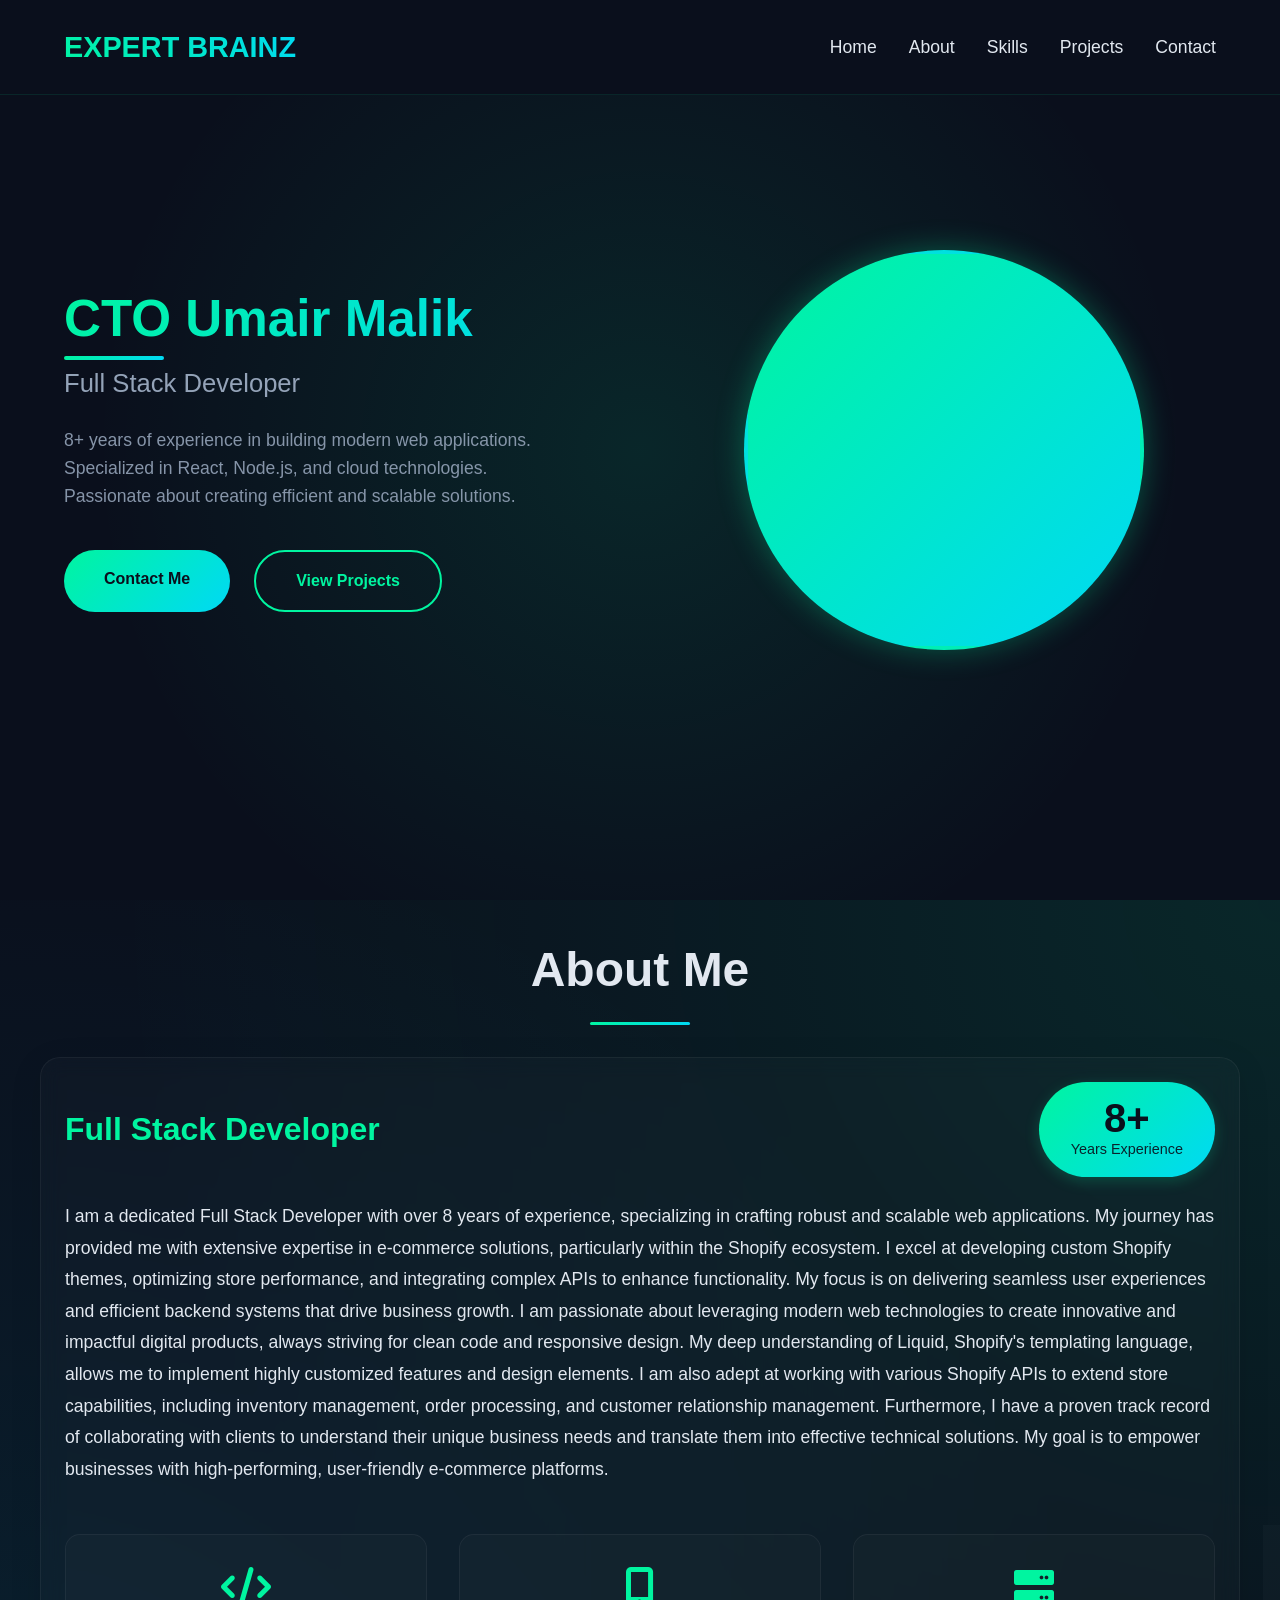
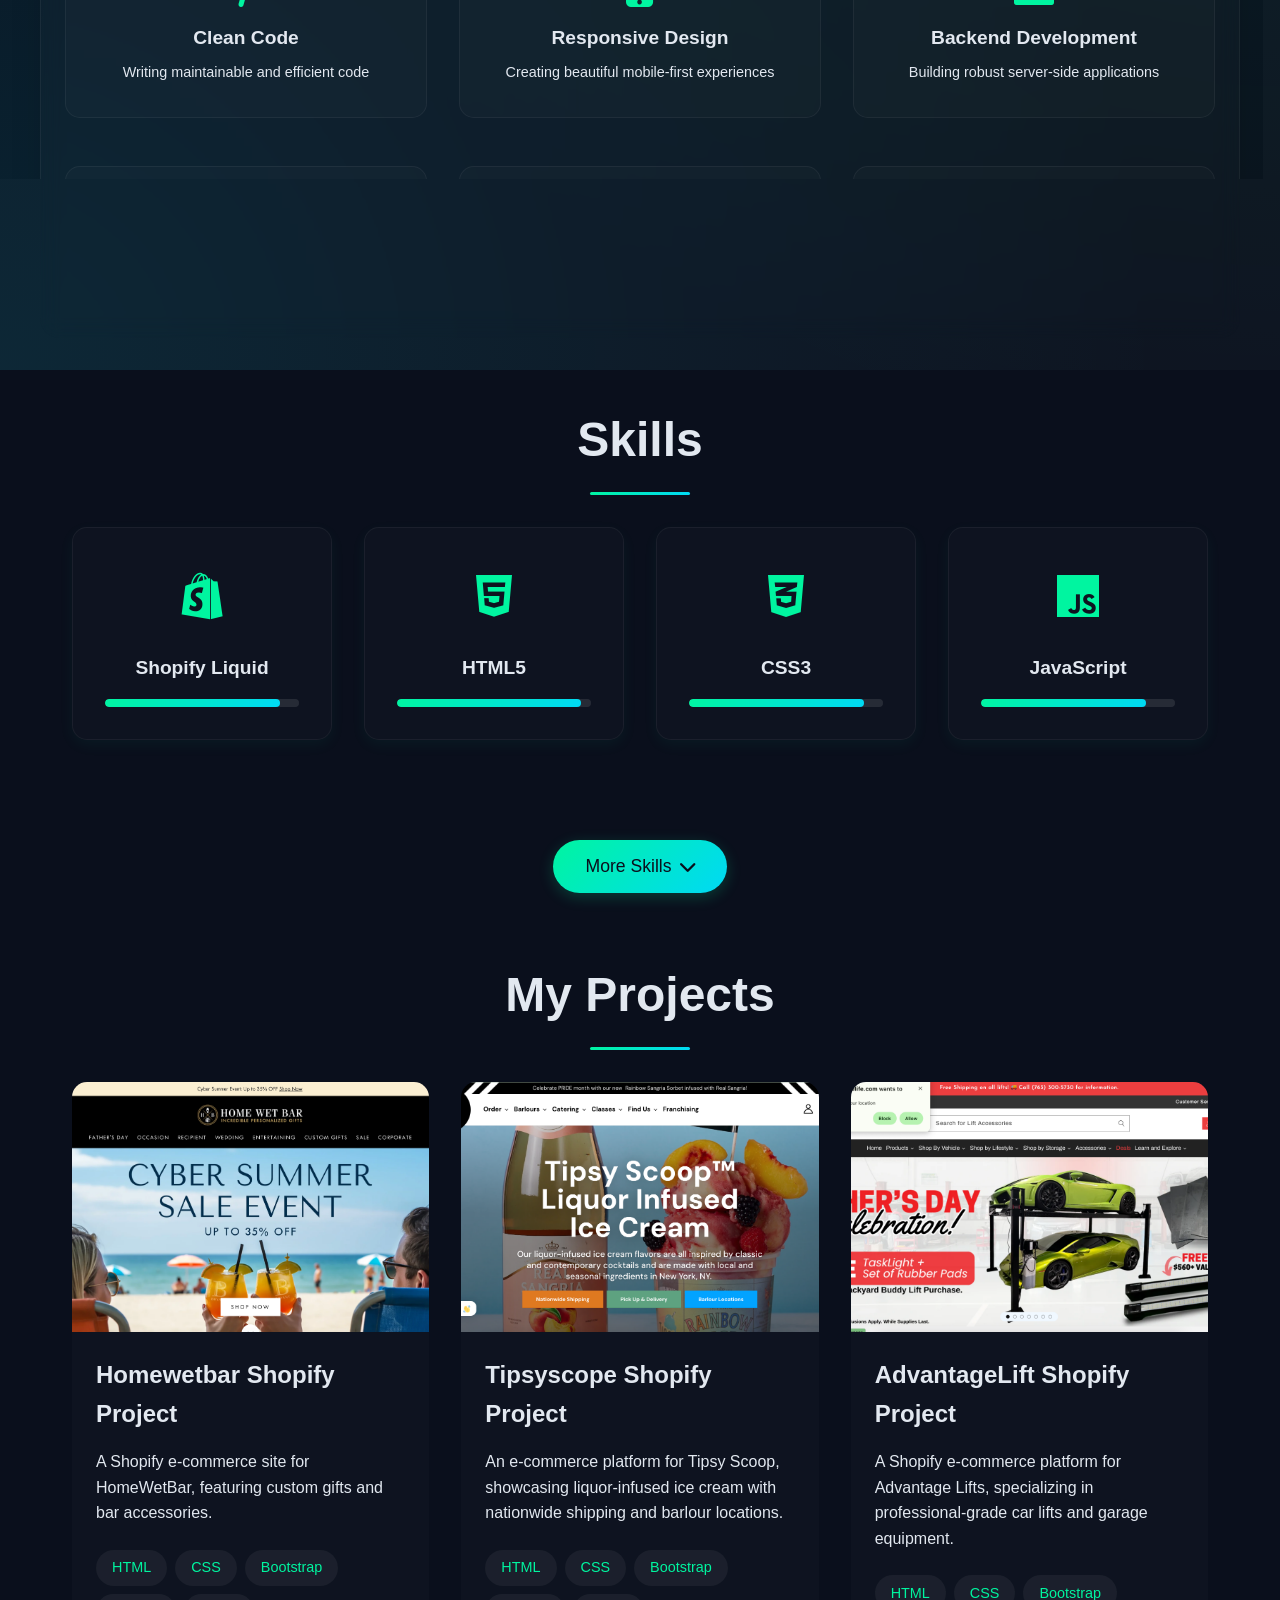
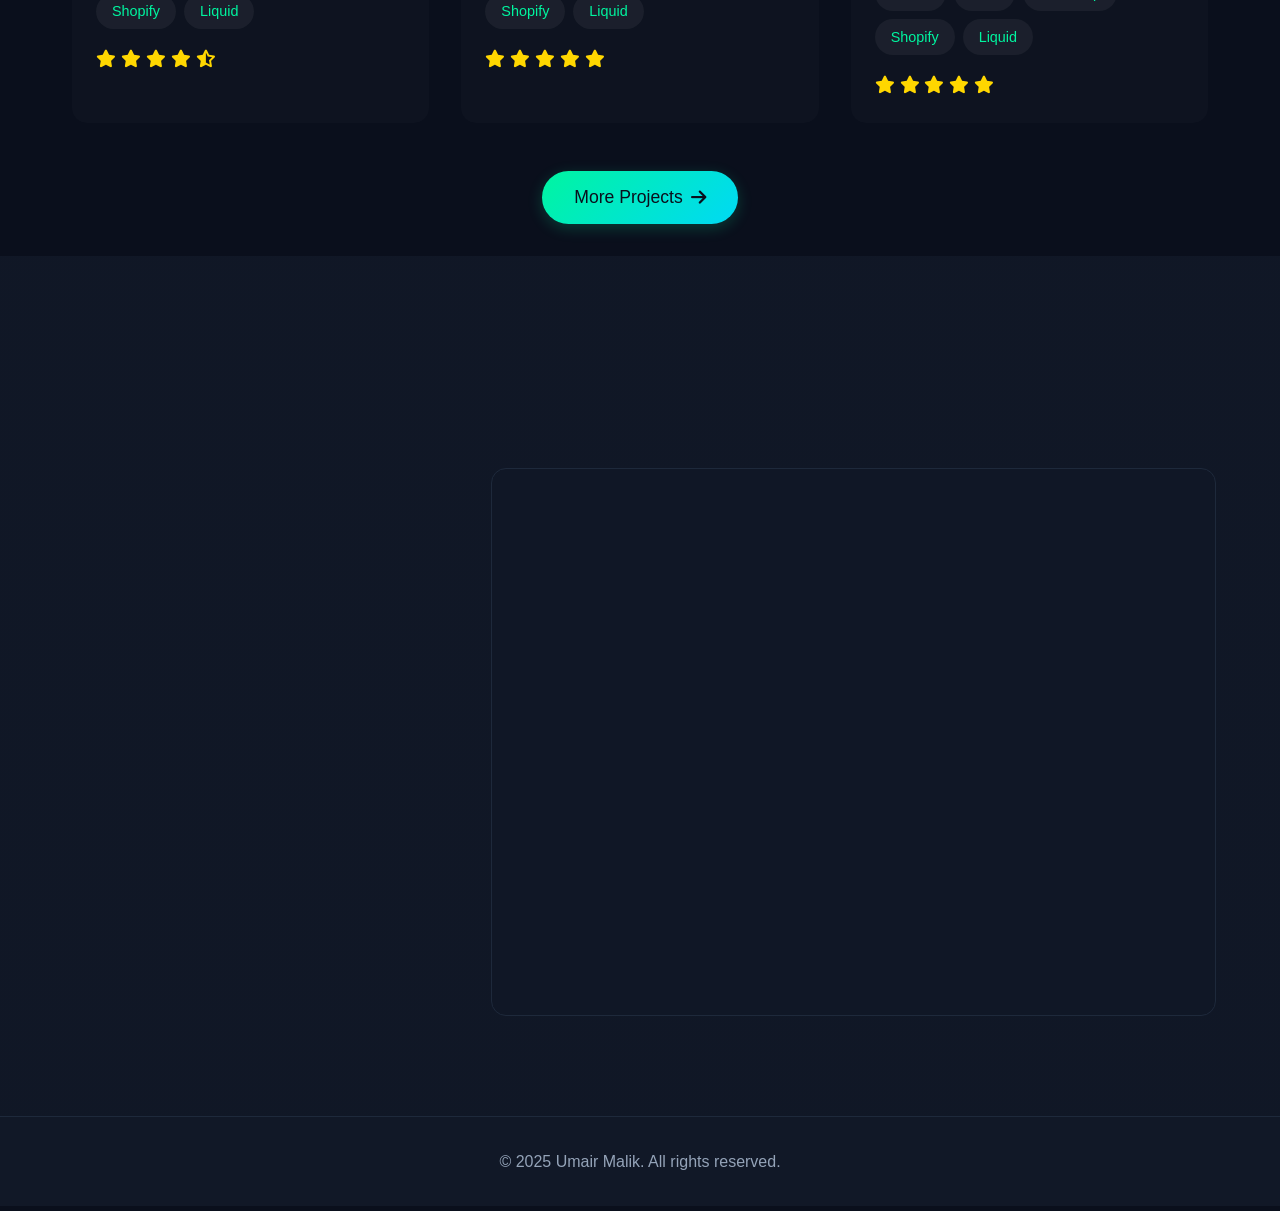
==== index.html @ 11b99b24 "Update index.html" ====
<!DOCTYPE html>
<html lang="en">
<head>
    <meta charset="UTF-8">
    <meta name="viewport" content="width=device-width, initial-scale=1.0">
    <title>Umair Malik | Web Developer</title>
    <link rel="stylesheet" href="styles.css">
    <link rel="stylesheet" href="https://cdnjs.cloudflare.com/ajax/libs/font-awesome/6.0.0/css/all.min.css">
    <link href="https://unpkg.com/aos@2.3.1/dist/aos.css" rel="stylesheet">
</head>
<body>
    <!-- Navigation -->
    <nav class="navbar">
        <div class="nav-container">
            <a href="#" class="logo">EXPERT BRAINZ</a>
            <div class="burger">
                <div class="line1"></div>
                <div class="line2"></div>
                <div class="line3"></div>
            </div>
            <ul class="nav-links">
                <li><a href="#home">Home</a></li>
                <li><a href="#about">About</a></li>
                <li><a href="#skills">Skills</a></li>
                <li><a href="#projects">Projects</a></li>
                <li><a href="#contact">Contact</a></li>
            </ul>
        </div>
    </nav>

    <!-- Hero Section -->
    <section id="home" class="hero">
        <div class="hero-content" data-aos="fade-right">
            <h1 class="animated-text"><span class="cto-spacing">CTO</span> Umair Malik</h1>
            <p class="subtitle">Full Stack Developer</p>
            <p class="experience-text">8+ years of experience in building modern web applications. Specialized in React, Node.js, and cloud technologies. Passionate about creating efficient and scalable solutions.</p>
            <div class="cta-buttons">
                <a href="#contact" class="btn primary-btn">Contact Me</a>
                <a href="#projects" class="btn secondary-btn">View Projects</a>
            </div>
        </div>
        <div class="hero-image-container" data-aos="fade-left">
            <div class="profile-image">
                <img src="https://images.unsplash.com/photo-1507003211169-0a1dd7228f2d?w=400&h=400&fit=crop" alt="Umair Malik">
            </div>
        </div>
    </section>

    <!-- About Section -->
    <section id="about" class="about">
        <div class="container">
            <h2 class="section-title" data-aos="fade-up">About Me</h2>
            <div class="about-content">
                <div class="about-text" data-aos="fade-right">
                    <div class="about-header">
                        <h3>Full Stack Developer</h3>
                        <div class="experience-badge">
                            <span>8+</span>
                            <p>Years Experience</p>
                        </div>
                    </div>
                    <p class="about-description">
                        I am a dedicated Full Stack Developer with over 8 years of experience, specializing in crafting robust and scalable web applications. My journey has provided me with extensive expertise in e-commerce solutions, particularly within the Shopify ecosystem.
                        I excel at developing custom Shopify themes, optimizing store performance, and integrating complex APIs to enhance functionality. My focus is on delivering seamless user experiences and efficient backend systems that drive business growth.
                        I am passionate about leveraging modern web technologies to create innovative and impactful digital products, always striving for clean code and responsive design.
                        My deep understanding of Liquid, Shopify's templating language, allows me to implement highly customized features and design elements. I am also adept at working with various Shopify APIs to extend store capabilities, including inventory management, order processing, and customer relationship management.
                        Furthermore, I have a proven track record of collaborating with clients to understand their unique business needs and translate them into effective technical solutions. My goal is to empower businesses with high-performing, user-friendly e-commerce platforms.
                    </p>
                    <div class="about-features">
                        <div class="feature">
                            <i class="fas fa-code"></i>
                            <h4>Clean Code</h4>
                            <p>Writing maintainable and efficient code</p>
                        </div>
                        <div class="feature">
                            <i class="fas fa-mobile-alt"></i>
                            <h4>Responsive Design</h4>
                            <p>Creating beautiful mobile-first experiences</p>
                        </div>
                        <div class="feature">
                            <i class="fas fa-server"></i>
                            <h4>Backend Development</h4>
                            <p>Building robust server-side applications</p>
                        </div>
                    </div>
                    <div class="about-stats">
                        <div class="stat">
                            <span class="stat-number">50+</span>
                            <span class="stat-label">Projects Completed</span>
                        </div>
                        <div class="stat">
                            <span class="stat-number">30+</span>
                            <span class="stat-label">Happy Clients</span>
                        </div>
                        <div class="stat">
                            <span class="stat-number">100%</span>
                            <span class="stat-label">Client Satisfaction</span>
                        </div>
                    </div>
                </div>
            </div>
        </div>
    </section>

    <!-- Skills Section -->
    <section id="skills" class="skills">
        <div class="container">
            <h2 class="section-title" data-aos="fade-up">Skills</h2>
            <div class="skills-grid">
                <div class="skill-card" data-aos="fade-up">
                    <div class="skill-icon">
                        <i class="fab fa-shopify"></i>
                    </div>
                    <h3>Shopify Liquid</h3>
                    <div class="progress-bar">
                        <div class="progress" data-progress="90%"></div>
                    </div>
                </div>
                <div class="skill-card" data-aos="fade-up" data-aos-delay="100">
                    <div class="skill-icon">
                        <i class="fab fa-html5"></i>
                    </div>
                    <h3>HTML5</h3>
                    <div class="progress-bar">
                        <div class="progress" data-progress="95%"></div>
                    </div>
                </div>
                <div class="skill-card" data-aos="fade-up" data-aos-delay="200">
                    <div class="skill-icon">
                        <i class="fab fa-css3-alt"></i>
                    </div>
                    <h3>CSS3</h3>
                    <div class="progress-bar">
                        <div class="progress" data-progress="90%"></div>
                    </div>
                </div>
                <div class="skill-card" data-aos="fade-up" data-aos-delay="300">
                    <div class="skill-icon">
                        <i class="fab fa-js"></i>
                    </div>
                    <h3>JavaScript</h3>
                    <div class="progress-bar">
                        <div class="progress" data-progress="85%"></div>
                    </div>
                </div>
                <div class="skill-card hidden-skill" data-aos="fade-up" data-aos-delay="400">
                    <div class="skill-icon">
                        <i class="fab fa-react"></i>
                    </div>
                    <h3>React</h3>
                    <div class="progress-bar">
                        <div class="progress" data-progress="80%"></div>
                    </div>
                </div>
                <!-- Hidden Skills -->
                <div class="skill-card hidden-skill" data-aos="fade-up" data-aos-delay="500">
                    <div class="skill-icon">
                        <i class="fab fa-node-js"></i>
                    </div>
                    <h3>Node.js</h3>
                    <div class="progress-bar">
                        <div class="progress" data-progress="85%"></div>
                    </div>
                </div>
                <div class="skill-card hidden-skill" data-aos="fade-up" data-aos-delay="600">
                    <div class="skill-icon">
                        <i class="fab fa-python"></i>
                    </div>
                    <h3>Python</h3>
                    <div class="progress-bar">
                        <div class="progress" data-progress="75%"></div>
                    </div>
                </div>
                <div class="skill-card hidden-skill" data-aos="fade-up" data-aos-delay="700">
                    <div class="skill-icon">
                        <i class="fas fa-database"></i>
                    </div>
                    <h3>MongoDB</h3>
                    <div class="progress-bar">
                        <div class="progress" data-progress="80%"></div>
                    </div>
                </div>
                <div class="skill-card hidden-skill" data-aos="fade-up" data-aos-delay="800">
                    <div class="skill-icon">
                        <i class="fab fa-aws"></i>
                    </div>
                    <h3>AWS</h3>
                    <div class="progress-bar">
                        <div class="progress" data-progress="70%"></div>
                    </div>
                </div>
                <div class="skill-card hidden-skill" data-aos="fade-up" data-aos-delay="900">
                    <div class="skill-icon">
                        <i class="fab fa-docker"></i>
                    </div>
                    <h3>Docker</h3>
                    <div class="progress-bar">
                        <div class="progress" data-progress="75%"></div>
                    </div>
                </div>
                <div class="skill-card hidden-skill" data-aos="fade-up" data-aos-delay="1000">
                    <div class="skill-icon">
                        <i class="fab fa-git-alt"></i>
                    </div>
                    <h3>Git</h3>
                    <div class="progress-bar">
                        <div class="progress" data-progress="90%"></div>
                    </div>
                </div>
            </div>
            <div class="skills-more" data-aos="fade-up" data-aos-delay="400">
                <button class="more-skills-btn">
                    <span>More Skills</span>
                    <i class="fas fa-chevron-down"></i>
                </button>
            </div>
        </div>
    </section>

    <!-- Projects Section -->
    <section id="projects" class="projects">
        <div class="container">
            <h2 class="section-title" data-aos="fade-up">My Projects</h2>
            <div class="projects-grid">
                <!-- HomeWetBar Shopify Project -->
                <div class="project-card" data-aos="fade-up">
                    <div class="project-image">
                        <img src="Images/Homewetbar.png" alt="Homewetbar Shopify Project">
                        <div class="project-overlay">
                            <div class="project-links">
                                <a href="https://www.homewetbar.com/" class="project-link" target="_blank">
                                    <i class="fas fa-link"></i>
                                </a>
                                <a href="#" class="project-github" target="_blank">
                                    <i class="fab fa-github"></i>
                                </a>
                            </div>
                        </div>
                    </div>
                    <div class="project-content">
                        <h3>Homewetbar Shopify Project</h3>
                        <p>A Shopify e-commerce site for HomeWetBar, featuring custom gifts and bar accessories.</p>
                        <div class="project-tech">
                            <span>HTML</span>
                            <span>CSS</span>
                            <span>Bootstrap</span>
                            <span>Shopify</span>
                            <span>Liquid</span>
                        </div>
                        <div class="project-stars">
                            <i class="fas fa-star"></i>
                            <i class="fas fa-star"></i>
                            <i class="fas fa-star"></i>
                            <i class="fas fa-star"></i>
                            <i class="fas fa-star-half-alt"></i>
                        </div>
                    </div>
                </div>

                <!-- Tipsyscope Shopify Project -->
                <div class="project-card" data-aos="fade-up" data-aos-delay="100">
                    <div class="project-image">
                        <img src="Images/Tipsyscope.png" alt="Tipsyscope Shopify Project">
                        <div class="project-overlay">
                            <div class="project-links">
                                <a href="https://tipsyscoop.com/" class="project-link" target="_blank">
                                    <i class="fas fa-link"></i>
                                </a>
                                <a href="#" class="project-github" target="_blank">
                                    <i class="fab fa-github"></i>
                                </a>
                            </div>
                        </div>
                    </div>
                    <div class="project-content">
                        <h3>Tipsyscope Shopify Project</h3>
                        <p>An e-commerce platform for Tipsy Scoop, showcasing liquor-infused ice cream with nationwide shipping and barlour locations.</p>
                        <div class="project-tech">
                            <span>HTML</span>
                            <span>CSS</span>
                            <span>Bootstrap</span>
                            <span>Shopify</span>
                            <span>Liquid</span>
                        </div>
                        <div class="project-stars">
                            <i class="fas fa-star"></i>
                            <i class="fas fa-star"></i>
                            <i class="fas fa-star"></i>
                            <i class="fas fa-star"></i>
                            <i class="fas fa-star"></i>
                        </div>
                    </div>
                </div>

                <!-- AdvantageLift Shopify Project -->
                <div class="project-card" data-aos="fade-up" data-aos-delay="200">
                    <div class="project-image">
                        <img src="Images/AdvantageLift.png" alt="AdvantageLift Shopify Project">
                        <div class="project-overlay">
                            <div class="project-links">
                                <a href="https://realgaragelife.com/" class="project-link" target="_blank">
                                    <i class="fas fa-link"></i>
                                </a>
                                <a href="#" class="project-github" target="_blank">
                                    <i class="fab fa-github"></i>
                                </a>
                            </div>
                        </div>
                    </div>
                    <div class="project-content">
                        <h3>AdvantageLift Shopify Project</h3>
                        <p>A Shopify e-commerce platform for Advantage Lifts, specializing in professional-grade car lifts and garage equipment.</p>
                        <div class="project-tech">
                            <span>HTML</span>
                            <span>CSS</span>
                            <span>Bootstrap</span>
                            <span>Shopify</span>
                            <span>Liquid</span>
                        </div>
                        <div class="project-stars">
                            <i class="fas fa-star"></i>
                            <i class="fas fa-star"></i>
                            <i class="fas fa-star"></i>
                            <i class="fas fa-star"></i>
                            <i class="fas fa-star"></i>
                        </div>
                    </div>
                </div>

                <!-- Stand Out Socks Shopify Project -->
                <div class="project-card" data-aos="fade-up" data-aos-delay="300">
                    <div class="project-image">
                        <img src="Images/Standout.png" alt="Stand Out Socks Shopify Project">
                        <div class="project-overlay">
                            <div class="project-links">
                                <a href="https://www.standoutsocks.co.uk/" class="project-link" target="_blank">
                                    <i class="fas fa-link"></i>
                                </a>
                                <a href="#" class="project-github" target="_blank">
                                    <i class="fab fa-github"></i>
                                </a>
                            </div>
                        </div>
                    </div>
                    <div class="project-content">
                        <h3>Stand Out Socks Shopify Project</h3>
                        <p>A premium sock subscription and e-commerce platform offering unique, colorful socks with a focus on customer experience and subscription management.</p>
                        <div class="project-tech">
                            <span>HTML</span>
                            <span>CSS</span>
                            <span>Bootstrap</span>
                            <span>Shopify</span>
                            <span>Liquid</span>
                        </div>
                        <div class="project-stars">
                            <i class="fas fa-star"></i>
                            <i class="fas fa-star"></i>
                            <i class="fas fa-star"></i>
                            <i class="fas fa-star"></i>
                            <i class="fas fa-star"></i>
                        </div>
                    </div>
                </div>

                <!-- Vitrus Shopify Project -->
                <div class="project-card" data-aos="fade-up" data-aos-delay="400">
                    <div class="project-image">
                        <img src="Images/Vitrus.png" alt="Vitrus Shopify Project">
                        <div class="project-overlay">
                            <div class="project-links">
                                <a href="https://vitrus.com/" class="project-link" target="_blank">
                                    <i class="fas fa-link"></i>
                                </a>
                                <a href="#" class="project-github" target="_blank">
                                    <i class="fab fa-github"></i>
                                </a>
                            </div>
                        </div>
                    </div>
                    <div class="project-content">
                        <h3>Vitrus Shopify Project</h3>
                        <p>A comprehensive Shopify e-commerce solution for Vitrus, focusing on seamless user experience and product display.</p>
                        <div class="project-tech">
                            <span>HTML</span>
                            <span>CSS</span>
                            <span>Bootstrap</span>
                            <span>Shopify</span>
                            <span>Liquid</span>
                        </div>
                        <div class="project-stars">
                            <i class="fas fa-star"></i>
                            <i class="fas fa-star"></i>
                            <i class="fas fa-star"></i>
                            <i class="fas fa-star"></i>
                            <i class="fas fa-star"></i>
                        </div>
                    </div>
                </div>

                <!-- Skinnyboost Shopify Project -->
                <div class="project-card" data-aos="fade-up" data-aos-delay="500">
                    <div class="project-image">
                        <img src="Images/Skinyboast.png" alt="Skinnyboost Shopify Project">
                        <div class="project-overlay">
                            <div class="project-links">
                                <a href="https://www.skinnyboost.com/" class="project-link" target="_blank">
                                    <i class="fas fa-link"></i>
                                </a>
                                <a href="#" class="project-github" target="_blank">
                                    <i class="fab fa-github"></i>
                                </a>
                            </div>
                        </div>
                    </div>
                    <div class="project-content">
                        <h3>Skinnyboost Shopify Project</h3>
                        <p>An e-commerce platform for Skinnyboost, designed for easy navigation and showcasing a range of health and wellness products.</p>
                        <div class="project-tech">
                            <span>HTML</span>
                            <span>CSS</span>
                            <span>Bootstrap</span>
                            <span>Shopify</span>
                            <span>Liquid</span>
                        </div>
                        <div class="project-stars">
                            <i class="fas fa-star"></i>
                            <i class="fas fa-star"></i>
                            <i class="fas fa-star"></i>
                            <i class="fas fa-star"></i>
                            <i class="fas fa-star"></i>
                        </div>
                    </div>
                </div>
            </div>
            <div class="projects-more">
                <button class="more-projects-btn" onclick="toggleMoreProjects()">
                    More Projects <i class="fas fa-arrow-right"></i>
                </button>
            </div>
        </div>
    </section>

    <!-- Contact Section -->
    <section id="contact" class="contact">
        <h2 data-aos="fade-up">Get In Touch</h2>
        <div class="contact-container">
            <div class="contact-info" data-aos="fade-right">
                <div class="contact-item">
                    <i class="fas fa-envelope"></i>
                    <p>malikumairsaeed11@gmail.com</p>
                </div>
                <div class="contact-item">
                    <i class="fas fa-phone"></i>
                    <p>+92 3084559995</p>
                </div>
                <div class="contact-item">
                    <i class="fas fa-map-marker-alt"></i>
                    <p>lAHORE</p>
                </div>
                <div class="social-links">
                    <a href="#"><i class="fab fa-github"></i></a>
                    <a href="#"><i class="fab fa-linkedin"></i></a>
                    <a href="#"><i class="fab fa-twitter"></i></a>
                </div>
            </div>
            <form action="https://formsubmit.co/malikumairsaeed11@gmail.com" method="POST" id="contact-form">
                <div class="form-group" data-aos="fade-up" data-aos-delay="400">
                    <label for="name">Name</label>
                    <input type="text" id="name" name="name" placeholder="Your name" required>
                </div>
                
                <div class="form-group" data-aos="fade-up" data-aos-delay="500">
                    <label for="email">Email</label>
                    <input type="email" id="email" name="email" placeholder="Your email" required>
                </div>
                
                <div class="form-group" data-aos="fade-up" data-aos-delay="600">
                    <label for="subject">Subject</label>
                    <input type="text" id="subject" name="subject" placeholder="Message subject" required>
                </div>
                
                <div class="form-group" data-aos="fade-up" data-aos-delay="700">
                    <label for="message">Message</label>
                    <textarea id="message" name="message" placeholder="Your message" rows="5" required></textarea>
                </div>

                <!-- Optional Settings -->
                <input type="hidden" name="_captcha" value="false">
                <input type="hidden" name="_next" value="https://u394.github.io/umairmalik.profile.github.io/thankyou.html">

                <button type="submit" class="btn btn-primary btn-block" data-aos="fade-up" data-aos-delay="800">
                    <span>Send Message</span>
                    <i class="fas fa-paper-plane"></i>
                </button>
            </form>
        </div>
    </section>

    <!-- Review Modal -->
    <div id="reviewModal" class="modal">
        <div class="modal-content">
            <span class="close-button">&times;</span>
            <h2 id="modalProjectTitle"></h2>
            <div id="modalReviewsContainer"></div>
        </div>
    </div>

    <footer>
        <div class="footer-content">
            <p>&copy; 2025 Umair Malik. All rights reserved.</p>
        </div>
    </footer>

    <script src="https://unpkg.com/aos@2.3.1/dist/aos.js"></script>
    <script src="script.js"></script>
</body>
</html>
---- styles.css ----
/* Reset and Base Styles */
* {
    margin: 0;
    padding: 0;
    box-sizing: border-box;
}

:root {
    --primary-color: #00F5A0;  /* Bright Teal */
    --secondary-color: #00D9F5; /* Bright Blue */
    --accent-color: #B967FF;   /* Purple */
    --text-color: #E2E8F0;    /* Light Gray */
    --light-text: #94A3B8;    /* Medium Gray */
    --background: #0A0F1C;    /* Deep Navy */
    --section-bg: #111827;    /* Dark Blue */
    --card-bg: rgba(17, 24, 39, 0.7); /* Semi-transparent Dark */
    --border-color: #1E293B;  /* Border Color */
    --gradient-1: linear-gradient(135deg, #00F5A0 0%, #00D9F5 100%);
    --gradient-2: linear-gradient(135deg, #B967FF 0%, #00D9F5 100%);
    --gradient-3: linear-gradient(135deg, #00F5A0 0%, #B967FF 100%);
}

html {
    scroll-behavior: smooth;
    overflow-x: hidden; /* Prevent horizontal scrolling */
}

body {
    font-family: 'Segoe UI', Tahoma, Geneva, Verdana, sans-serif;
    line-height: 1.6;
    color: var(--text-color);
    background-color: var(--background);
    overflow-x: hidden; /* Prevent horizontal scrolling */
}

/* Navigation */
.navbar {
    position: fixed;
    top: 0;
    left: 0;
    width: 100%; /* Ensure it takes full width */
    box-sizing: border-box; /* Include padding in width calculation */
    z-index: 1000;
    padding: 1.5rem 0;
    transition: transform 0.3s ease;
    background: #0A0F1C;
    border-bottom: 1px solid rgba(0, 245, 160, 0.1);
}


.navbar.scroll-up {
    transform: translateY(0);
}

/* Navigation Container */
.nav-container {
    display: flex;
    justify-content: space-between;
    align-items: center;
    padding: 0 5%;
    max-width: 1400px;
    margin: 0 auto;
}

/* Logo Styles */
.logo {
    font-size: 1.8rem;
    font-weight: 700;
    color: var(--primary-color);
    text-decoration: none;
    background: linear-gradient(45deg, var(--primary-color), var(--secondary-color));
    -webkit-background-clip: text;
    -webkit-text-fill-color: transparent;
    transition: all 0.3s ease;
}

.logo:hover {
    transform: scale(1.05);
    text-shadow: 0 0 20px rgba(0, 245, 160, 0.3);
}

.logo::after {
    content: '';
    position: absolute;
    bottom: -5px;
    left: 0;
    width: 100%;
    height: 2px;
    background: var(--gradient-1);
    transform: scaleX(0);
    transform-origin: right;
    transition: transform 0.3s ease;
}

.logo:hover::after {
    transform: scaleX(1);
    transform-origin: left;
}

.nav-links {
    display: flex;
    justify-content: center;
    align-items: center;
    gap: 2rem;
    list-style: none;
    z-index: 1002;
}

.nav-links a {
    color: var(--text-color);
    text-decoration: none;
    font-size: 1.1rem;
    font-weight: 500;
    transition: all 0.3s ease;
    position: relative;
    padding: 0.5rem 0;
}

.nav-links a::after {
    content: '';
    position: absolute;
    bottom: 0;
    left: 0;
    width: 0;
    height: 2px;
    background: var(--gradient-1);
    transition: width 0.3s ease;
}

.nav-links a:hover {
    color: var(--primary-color);
}

.nav-links a:hover::after {
    width: 100%;
}

.burger {
    display: none;
    cursor: pointer;
    z-index: 1001;
}

.burger div {
    width: 25px;
    height: 3px;
    background-color: var(--text-color);
    margin: 5px;
    transition: all 0.3s ease;
}

/* Hero Section */
.hero {
    min-height: 100vh;
    display: flex;
    align-items: center;
    justify-content: space-between;
    padding: 0 5%;
    background: linear-gradient(rgba(10, 15, 28, 0.9), rgba(10, 15, 28, 0.9)),
                url('https://images.unsplash.com/photo-1451187580459-43490279c0fa?w=1920&h=1080&fit=crop') center/cover;
    position: relative;
    overflow: hidden;
    gap: 4rem;
}

.hero::before {
    content: '';
    position: absolute;
    top: 0;
    left: 0;
    width: 100%;
    height: 100%;
    background: radial-gradient(circle at center, rgba(0, 245, 160, 0.1) 0%, transparent 70%);
    animation: pulse 4s ease-in-out infinite;
}

.hero-content {
    flex: 1;
    max-width: 600px;
    text-align: left;
    position: relative;
    z-index: 1;
}

.hero-image-container {
    flex: 1;
    display: flex;
    justify-content: center;
    align-items: center;
    position: relative;
    z-index: 1;
}

.profile-image {
    width: 400px;
    height: 400px;
    margin: 0;
    border-radius: 50%;
    overflow: hidden;
    border: 4px solid transparent;
    background: var(--gradient-1);
    padding: 4px;
    box-shadow: 0 0 30px rgba(0, 245, 160, 0.3);
    animation: float 6s ease-in-out infinite;
    position: relative;
}

.profile-image::before {
    content: '';
    position: absolute;
    top: -2px;
    left: -2px;
    right: -2px;
    bottom: -2px;
    background: var(--gradient-1);
    border-radius: 50%;
    z-index: -1;
    animation: rotate 4s linear infinite;
}

.profile-image img {
    width: 100%;
    height: 100%;
    object-fit: cover;
    border-radius: 50%;
    transition: transform 0.3s ease;
}

.profile-image:hover img {
    transform: scale(1.1);
}

.animated-text {
    font-size: 3.2rem;
    font-weight: 700;
    margin-bottom: 1rem;
    background: var(--gradient-1);
    -webkit-background-clip: text;
    -webkit-text-fill-color: transparent;
    animation: fadeInUp 1s ease;
    position: relative;
    line-height: 1.2;
}

.animated-text::after {
    content: '';
    position: absolute;
    bottom: -10px;
    left: 0;
    width: 100px;
    height: 4px;
    background: var(--gradient-1);
    border-radius: 2px;
}

.subtitle {
    font-size: 1.6rem;
    color: var(--light-text);
    margin-bottom: 1.5rem;
    animation: fadeInUp 1s ease 0.2s backwards;
    line-height: 1.4;
}

.experience-text {
    font-size: 1.1rem;
    color: var(--light-text);
    margin-bottom: 2.5rem;
    animation: fadeInUp 1s ease 0.3s backwards;
    line-height: 1.6;
    max-width: 90%;
    opacity: 0.9;
}

.cta-buttons {
    display: flex;
    gap: 1.5rem;
    justify-content: flex-start;
    animation: fadeInUp 1s ease 0.4s backwards;
}

.btn {
    padding: 1rem 2.5rem;
    border-radius: 50px;
    text-decoration: none;
    font-weight: 600;
    transition: all 0.3s ease;
    position: relative;
    overflow: hidden;
    z-index: 1;
}

.primary-btn {
    background: var(--gradient-1);
    color: var(--background);
}

.secondary-btn {
    background: transparent;
    color: var(--primary-color);
    border: 2px solid var(--primary-color);
}

.btn::before {
    content: '';
    position: absolute;
    top: 0;
    left: 0;
    width: 100%;
    height: 100%;
    background: var(--gradient-1);
    opacity: 0;
    transition: opacity 0.3s ease;
    z-index: -1;
}

.btn:hover {
    transform: translateY(-3px);
    box-shadow: 0 10px 20px rgba(0, 0, 0, 0.2);
}

.btn:hover::before {
    opacity: 1;
}

/* Floating Shapes Animation */
.floating-shapes {
    position: relative;
    width: 400px;
    height: 400px;
}

.shape {
    position: absolute;
    border-radius: 50%;
    background: linear-gradient(45deg, var(--primary-color), var(--secondary-color));
    opacity: 0.1;
}

.shape1 {
    width: 100px;
    height: 100px;
    top: 20%;
    left: 20%;
    animation: float 6s ease-in-out infinite;
}

.shape2 {
    width: 150px;
    height: 150px;
    top: 40%;
    right: 20%;
    animation: float 8s ease-in-out infinite;
}

.shape3 {
    width: 80px;
    height: 80px;
    bottom: 20%;
    left: 30%;
    animation: float 7s ease-in-out infinite;
}

/* About Section Styles */
.section-title {
    text-align: center;
    font-size: 3rem;
    margin-bottom: 2rem;
    color: var(--text-light);
    position: relative;
    padding-bottom: 1rem;
}

.section-title::after {
    content: '';
    position: absolute;
    bottom: 0;
    left: 50%;
    transform: translateX(-50%);
    width: 100px;
    height: 3px;
    background: var(--gradient-1);
    border-radius: 2px;
}

.about {
    padding: 2rem 0;
    background: var(--background);
    position: relative;
    overflow: hidden;
}

.about::before {
    content: '';
    position: absolute;
    top: 0;
    left: 0;
    width: 100%;
    height: 100%;
    background: radial-gradient(circle at top right, rgba(0, 245, 160, 0.1), transparent 70%),
                radial-gradient(circle at bottom left, rgba(0, 217, 245, 0.1), transparent 70%);
    pointer-events: none;
}

.about-content {
    position: relative;
    z-index: 1;
}

.about-text {
    max-width: 1200px;
    margin: 0 auto;
    padding: 1.5rem;
    background: rgba(255, 255, 255, 0.02);
    border-radius: 20px;
    backdrop-filter: blur(10px);
    border: 1px solid rgba(255, 255, 255, 0.05);
    box-shadow: 0 8px 32px rgba(0, 0, 0, 0.1);
}

.about-header {
    display: flex;
    justify-content: space-between;
    align-items: center;
    margin-bottom: 1.5rem;
}

.about-header h3 {
    font-size: 2rem;
    color: var(--primary-color);
    margin: 0;
}

.experience-badge {
    background: var(--gradient-1);
    padding: 1rem 2rem;
    border-radius: 50px;
    text-align: center;
    box-shadow: 0 4px 15px rgba(0, 245, 160, 0.2);
}

.experience-badge span {
    font-size: 2.5rem;
    font-weight: 700;
    color: var(--background);
    display: block;
    line-height: 1;
}

.experience-badge p {
    color: var(--background);
    margin: 0;
    font-size: 0.9rem;
    opacity: 0.9;
}

.about-description {
    font-size: 1.1rem;
    line-height: 1.8;
    color: var(--text-color);
    margin-bottom: 3rem;
}

.about-features {
    display: grid;
    grid-template-columns: repeat(auto-fit, minmax(300px, 1fr));
    gap: 2rem;
    margin-bottom: 3rem;
}

.feature {
    text-align: center;
    padding: 2rem;
    background: rgba(255, 255, 255, 0.02);
    border-radius: 15px;
    border: 1px solid rgba(255, 255, 255, 0.05);
    transition: all 0.3s ease;
}

.feature:hover {
    transform: translateY(-5px);
    background: rgba(255, 255, 255, 0.05);
    box-shadow: 0 8px 32px rgba(0, 0, 0, 0.1);
}

.feature i {
    font-size: 2.5rem;
    color: var(--primary-color);
    margin-bottom: 1rem;
}

.feature h4 {
    color: var(--text-color);
    margin-bottom: 0.5rem;
    font-size: 1.2rem;
}

.feature p {
    color: var(--text-color);
    font-size: 0.9rem;
    margin: 0;
}

.about-stats {
    display: grid;
    grid-template-columns: repeat(auto-fit, minmax(200px, 1fr));
    gap: 2rem;
    text-align: center;
}

.stat {
    padding: 1.5rem;
    background: rgba(255, 255, 255, 0.02);
    border-radius: 15px;
    border: 1px solid rgba(255, 255, 255, 0.05);
    transition: all 0.3s ease;
}

.stat:hover {
    transform: translateY(-5px);
    background: rgba(255, 255, 255, 0.05);
    box-shadow: 0 8px 32px rgba(0, 0, 0, 0.1);
}

.stat-number {
    display: block;
    font-size: 2.5rem;
    font-weight: 700;
    color: var(--primary-color);
    margin-bottom: 0.5rem;
}

.stat-label {
    color: var(--text-color);
    font-size: 0.9rem;
}

@media (max-width: 768px) {
    .about-header {
        flex-direction: column;
        text-align: center;
        gap: 1rem;
    }
    
    .about-features {
        grid-template-columns: 1fr;
    }
    
    .about-stats {
        grid-template-columns: 1fr;
    }
}

/* Skills Section */
.skills {
    padding: 2rem 0;
    background: var(--background);
    position: relative;
}

.skills .container {
    max-width: 1200px;
    margin: 0 auto;
    padding: 0 2rem;
}

.skills-grid {
    display: grid;
    grid-template-columns: repeat(auto-fit, minmax(250px, 1fr));
    gap: 2rem;
}

.skill-card {
    background: rgba(255, 255, 255, 0.02);
    border-radius: 15px;
    padding: 2rem;
    text-align: center;
    border: 1px solid rgba(255, 255, 255, 0.05);
    transition: all 0.5s cubic-bezier(0.34, 1.56, 0.64, 1), box-shadow 0.3s ease;
    box-shadow: 0 5px 15px rgba(0, 245, 160, 0.05);
}

.skill-card:hover {
    transform: translateY(-5px);
    box-shadow: 0 15px 35px rgba(0, 245, 160, 0.15);
    border-color: rgba(0, 245, 160, 0.3);
    background: rgba(255, 255, 255, 0.05);
}

.skill-icon {
    font-size: 3rem;
    color: var(--primary-color);
    margin-bottom: 1rem;
}

.skill-card h3 {
    color: var(--text-light);
    margin-bottom: 1rem;
    font-size: 1.2rem;
}

.progress-bar {
    width: 100%;
    height: 8px;
    background: rgba(255, 255, 255, 0.1);
    border-radius: 4px;
    overflow: hidden;
}

.progress {
    height: 100%;
    background: linear-gradient(135deg, #00F5A0 0%, #00D9F5 100%);
    border-radius: 5px;
    transition: width 1s ease-out;
}

.skills-more {
    text-align: center;
    margin-top: 2rem;
}

.more-skills-btn {
    background: var(--gradient-1);
    color: var(--background);
    border: none;
    padding: 1rem 2rem;
    border-radius: 50px;
    font-size: 1.1rem;
    font-weight: 500;
    cursor: pointer;
    display: inline-flex;
    align-items: center;
    gap: 0.5rem;
    transition: all 0.8s cubic-bezier(0.4, 0, 0.2, 1);
    box-shadow: 0 4px 15px rgba(0, 245, 160, 0.2);
}

.more-skills-btn:hover {
    transform: translateY(-2px);
    box-shadow: 0 6px 20px rgba(0, 245, 160, 0.3);
}

.more-skills-btn i {
    transition: transform 0.8s cubic-bezier(0.4, 0, 0.2, 1);
}

.more-skills-btn.active i {
    transform: rotate(180deg);
}

/* Projects Section Styles */
.projects {
    padding: 2rem 0;
    background: var(--background);
    position: relative;
}

.projects .container {
    max-width: 1200px;
    margin: 0 auto;
    padding: 0 2rem;
}

.projects-grid {
    display: grid;
    grid-template-columns: repeat(auto-fit, minmax(350px, 1fr));
    gap: 2rem;
    margin-bottom: 2rem;
    transition: all 0.5s cubic-bezier(0.4, 0, 0.2, 1);
}

.projects-grid.expanded {
    margin-bottom: 4rem;
}

.project-card {
    background: rgba(255, 255, 255, 0.02);
    border-radius: 15px;
    overflow: hidden;
    position: relative;
    transition: all 0.5s cubic-bezier(0.34, 1.56, 0.64, 1);
    transform: translateY(100px);
    box-shadow: 0 0 0 rgba(0, 245, 160, 0);
}

.projects-grid.expanded .project-card {
    transform: translateY(0);
    animation: smoothSlideUp 0.8s cubic-bezier(0.34, 1.56, 0.64, 1) forwards;
    box-shadow: 0 10px 30px rgba(0, 245, 160, 0.1);
}

@keyframes smoothSlideUp {
    0% {
        transform: translateY(100px);
        box-shadow: 0 0 0 rgba(0, 245, 160, 0);
    }
    100% {
        transform: translateY(0);
        box-shadow: 0 10px 30px rgba(0, 245, 160, 0.1);
    }
}

/* Add stagger effect for project cards */
.projects-grid .project-card:nth-child(1) { animation-delay: 0.1s; }
.projects-grid .project-card:nth-child(2) { animation-delay: 0.2s; }
.projects-grid .project-card:nth-child(3) { animation-delay: 0.3s; }
.projects-grid .project-card:nth-child(4) { animation-delay: 0.4s; }
.projects-grid .project-card:nth-child(5) { animation-delay: 0.5s; }
.projects-grid .project-card:nth-child(6) { animation-delay: 0.6s; }

.project-card:hover {
    transform: translateY(-5px);
    box-shadow: 0 15px 35px rgba(0, 245, 160, 0.15);
}

.project-image {
    position: relative;
    width: 100%;
    height: 250px;
    overflow: hidden;
}

.project-image img {
    width: 100%;
    height: 100%;
    object-fit: cover;
    transition: transform 0.5s cubic-bezier(0.4, 0, 0.2, 1);
}

.project-card:hover .project-image img {
    transform: scale(1.1);
}

.project-overlay {
    position: absolute;
    top: 0;
    left: 0;
    width: 100%;
    height: 100%;
    background: rgba(10, 15, 28, 0.9);
    display: flex;
    justify-content: center;
    align-items: center;
    opacity: 0;
    transition: all 0.5s cubic-bezier(0.4, 0, 0.2, 1);
}

.project-card:hover .project-overlay {
    opacity: 1;
}

.project-links {
    display: flex;
    gap: 1rem;
}

.project-link, .project-github {
    width: 45px;
    height: 45px;
    border-radius: 50%;
    background: var(--gradient-1);
    color: var(--background);
    display: flex;
    justify-content: center;
    align-items: center;
    font-size: 1.2rem;
    transition: all 0.3s ease;
    text-decoration: none;
}

.project-link:hover, .project-github:hover {
    transform: translateY(-3px);
    box-shadow: 0 5px 15px rgba(0, 245, 160, 0.3);
}

.project-content {
    padding: 1.5rem;
}

.project-content h3 {
    color: var(--text-light);
    font-size: 1.5rem;
    margin-bottom: 1rem;
}

.project-content p {
    color: var(--text-color);
    font-size: 1rem;
    line-height: 1.6;
    margin-bottom: 1.5rem;
}

.project-tech {
    display: flex;
    flex-wrap: wrap;
    gap: 0.5rem;
}

.project-tech span {
    background: rgba(255, 255, 255, 0.05);
    color: var(--primary-color);
    padding: 0.4rem 1rem;
    border-radius: 20px;
    font-size: 0.9rem;
    transition: all 0.3s ease;
}

.project-tech span:hover {
    background: var(--gradient-1);
    color: var(--background);
    transform: translateY(-2px);
}

.project-stars {
    margin-top: 1rem;
    color: #FFD700; /* Gold color for stars */
    font-size: 1.1rem;
    cursor: pointer;
}

.projects-more {
    text-align: center;
    margin-top: 3rem;
}

.more-projects-btn {
    background: var(--gradient-1);
    color: var(--background);
    border: none;
    padding: 1rem 2rem;
    border-radius: 50px;
    font-size: 1.1rem;
    font-weight: 500;
    cursor: pointer;
    display: inline-flex;
    align-items: center;
    gap: 0.5rem;
    transition: all 0.5s cubic-bezier(0.4, 0, 0.2, 1);
    box-shadow: 0 4px 15px rgba(0, 245, 160, 0.2);
}

.more-projects-btn:hover {
    transform: translateY(-3px);
    box-shadow: 0 6px 20px rgba(0, 245, 160, 0.3);
}

.more-projects-btn i {
    transition: transform 0.5s cubic-bezier(0.4, 0, 0.2, 1);
}

.more-projects-btn:hover i {
    transform: translateX(5px);
}

@media (max-width: 768px) {
    .projects-grid {
        grid-template-columns: 1fr;
    }
    
    .project-image {
        height: 200px;
    }
}

/* Contact Section */
.contact {
    padding: 100px 5%;
    background: linear-gradient(rgba(17, 24, 39, 0.9), rgba(17, 24, 39, 0.9)),
                url('https://images.unsplash.com/photo-1486406146926-c627a92ad1ab?w=1920&h=1080&fit=crop') center/cover;
}

.contact h2 {
    text-align: center;
    font-size: 2.5rem;
    margin-bottom: 3rem;
}

.contact-container {
    display: grid;
    grid-template-columns: 1fr 2fr;
    gap: 4rem;
}

@media (max-width: 768px) {
    .contact-container {
        grid-template-columns: 1fr;
    }
}

.contact-info {
    background: var(--card-bg);
    padding: 2rem;
    border-radius: 15px;
    border: 1px solid var(--border-color);
    display: flex;
    flex-direction: column;
    gap: 1.5rem;
    justify-content: center;
}

.contact-info .contact-item {
    display: flex;
    align-items: center;
    gap: 1rem;
    color: var(--light-text);
    font-size: 1.1rem;
}

.contact-info .contact-item i {
    color: var(--primary-color);
    font-size: 1.5rem;
}

.contact-info .social-links {
    display: flex;
    gap: 1rem;
    margin-top: 1.5rem;
}

.contact-info .social-links a {
    color: var(--text-color);
    font-size: 1.8rem;
    transition: color 0.3s ease;
}

.contact-info .social-links a:hover {
    color: var(--primary-color);
}

#contact-form {
    background: var(--card-bg);
    padding: 2.5rem;
    border-radius: 15px;
    border: 1px solid var(--border-color);
    display: flex;
    flex-direction: column;
    gap: 1.5rem;
}

#contact-form .form-group {
    position: relative;
}

#contact-form label {
    position: absolute;
    top: 15px;
    left: 15px;
    color: var(--light-text);
    font-size: 1rem;
    transition: all 0.3s ease;
    pointer-events: none; /* Allows click-through to input */
}

#contact-form input, #contact-form textarea {
    width: 100%;
    padding: 15px;
    padding-top: 25px; /* Space for label */
    background-color: rgba(255, 255, 255, 0.05);
    border: 1px solid var(--border-color);
    border-radius: 8px;
    color: var(--text-color);
    font-size: 1rem;
    outline: none;
    transition: all 0.3s ease;
    resize: vertical; /* Allow vertical resize for textarea */
}

#contact-form input::placeholder, #contact-form textarea::placeholder {
    color: transparent;
}

#contact-form input:focus, #contact-form textarea:focus {
    border-color: var(--primary-color);
    box-shadow: 0 0 0 3px rgba(0, 245, 160, 0.2);
}

#contact-form .form-group.has-value label,
#contact-form .form-group.is-focused label {
    top: -20px; /* Move label completely out of view */
    opacity: 0;
    visibility: hidden;
}

#contact-form .btn-primary.btn-block {
    background: linear-gradient(135deg, #00F5A0 0%, #00D9F5 100%);
    color: var(--background);
    padding: 1rem;
    border: none;
    border-radius: 8px;
    font-size: 1rem;
    font-weight: 600;
    cursor: pointer;
    transition: all 0.3s ease, color 0.3s ease, box-shadow 0.3s ease;
    position: relative;
    overflow: hidden;
    display: flex;
    align-items: center;
    justify-content: center;
    gap: 0.5rem;
    width: 100%; /* Ensure it takes full width */
    box-shadow: 0 4px 15px rgba(0, 245, 160, 0.2);
}

#contact-form .btn-primary.btn-block:hover {
    background: var(--gradient-1); /* Consistent gradient on hover */
    color: var(--background);
    box-shadow: 0 8px 25px rgba(0, 245, 160, 0.4);
    transform: translateY(-2px);
}

#contact-form .btn-primary.btn-block i {
    color: var(--background);
    transition: color 0.3s ease;
}

#contact-form .btn-primary.btn-block:hover i {
    color: var(--background);
}

@media (max-width: 768px) {
    #contact-form {
        padding: 1.5rem;
    }

    #contact-form label {
        font-size: 0.9rem;
    }

    #contact-form input, #contact-form textarea {
        font-size: 0.9rem;
    }

    #contact-form .btn-primary.btn-block {
        font-size: 1rem;
    }
}

/* Footer */
footer {
    text-align: center;
    padding: 2rem;
    background: var(--section-bg);
    color: var(--light-text);
    border-top: 1px solid var(--border-color);
}

/* Animations */
@keyframes float {
    0%, 100% {
        transform: translateY(0);
    }
    50% {
        transform: translateY(-20px);
    }
}

@keyframes pulse {
    0%, 100% {
        opacity: 0.5;
    }
    50% {
        opacity: 1;
    }
}

@keyframes rotate {
    from {
        transform: rotate(0deg);
    }
    to {
        transform: rotate(360deg);
    }
}

@keyframes fadeInUp {
    from {
        opacity: 0;
        transform: translateY(20px);
    }
    to {
        opacity: 1;
        transform: translateY(0);
    }
}

/* Responsive Design */
@media screen and (max-width: 1024px) {
    .hero {
        flex-direction: column;
        text-align: center;
        padding-top: 100px;
        gap: 2rem;
    }

    .hero-content {
        text-align: center;
    }

    .experience-text {
        max-width: 100%;
        margin-left: auto;
        margin-right: auto;
    }

    .animated-text::after {
        left: 50%;
        transform: translateX(-50%);
    }

    .cta-buttons {
        justify-content: center;
    }

    .profile-image {
        width: 300px;
        height: 300px;
    }
}

@media screen and (max-width: 768px) {
    .profile-image {
        width: 250px;
        height: 250px;
    }

    .animated-text {
        font-size: 2.5rem;
    }

    .subtitle {
        font-size: 1.4rem;
    }

    .experience-text {
        font-size: 1rem;
    }

    .nav-container {
        padding: 0 1rem; /* Adjusted padding for mobile */
        flex-wrap: nowrap; /* Prevent wrapping if not desired */
    }

    .logo {
        font-size: 1.5rem; /* Adjust logo size for mobile */
        flex-shrink: 1; /* Allow logo to shrink */
    }

    .nav-links {
        position: fixed;
        right: 0;
        top: 70px; /* Adjust based on your navbar height */
        background: rgba(0, 0, 0, 0.95);
        height: calc(100vh - 70px); /* Adjust based on your navbar height */
        width: 100%;
        flex-direction: column;
        align-items: center;
        padding: 2rem;
        transform: translateX(100%);
        transition: transform 0.5s ease;
        border-left: 1px solid var(--border-color);
        z-index: 1002;
        display: none; /* Hidden by default on mobile */
    }

    .nav-links.active {
        transform: translateX(0);
        display: flex; /* Display as flex when active */
    }

    .nav-links li {
        /* Ensure links are visible */
    }

    .burger {
        display: block; /* Ensure the burger icon is visible */
        z-index: 1001;
    }

    .burger div {
        background-color: var(--text-color);
        transition: all 0.3s ease;
    }

    .burger.toggle .line1 {
        transform: rotate(-45deg) translate(-5px, 6px);
    }

    .burger.toggle .line2 {
        opacity: 0;
    }

    .burger.toggle .line3 {
        transform: rotate(45deg) translate(-5px, -6px);
    }

    .about-content {
        flex-direction: column;
    }

    .contact-container {
        grid-template-columns: 1fr;
    }

    .cta-buttons .btn {
        padding: 0.8rem 2rem;
        font-size: 0.9rem;
    }

    .skills-more {
        margin-top: 1rem; /* Reduced space above More Skills button */
    }

    .skills-grid {
        gap: 0; /* Remove gap on mobile */
    }

    .section-title {
        font-size: 2rem; /* Reduced from 3rem */
    }

    .about-header h3 {
        font-size: 1.5rem; /* Reduced from 2rem */
    }

    .skill-card h3 {
        font-size: 1.2rem; /* Reduced from 1.5rem */
    }

    .project-content h3 {
        font-size: 1.2rem; /* Reduced from 1.5rem */
    }

    .contact h2 {
        font-size: 2rem; /* Reduced from 3rem */
    }

    .experience-badge {
        padding: 0.6rem 1.2rem; /* Reduced padding */
    }

    .experience-badge span {
        font-size: 1.8rem; /* Reduced from 2.5rem */
    }

    .experience-badge p {
        font-size: 0.8rem; /* Reduced from 0.9rem */
    }

    .hero-content h1.animated-text {
        font-size: 2.5rem; /* Adjust as needed for mobile */
    }

    .cto-spacing {
        letter-spacing: 5px; /* Adjust letter spacing for mobile */
    }
}

/* Add animation for mobile menu items */
@keyframes navLinkFade {
    from {
        opacity: 0;
        transform: translateX(50px);
    }
    to {
        opacity: 1;
        transform: translateX(0);
    }
}

/* AOS Animations */
[data-aos] {
    opacity: 0;
    transition-property: transform, opacity;
}

[data-aos].aos-animate {
    opacity: 1;
}

/* Scrollbar Styling */
::-webkit-scrollbar {
    width: 10px;
}

::-webkit-scrollbar-track {
    background: var(--background);
}

::-webkit-scrollbar-thumb {
    background: var(--gradient-1);
    border-radius: 5px;
}

::-webkit-scrollbar-thumb:hover {
    background: var(--gradient-1);
}

.hidden-skill {
    opacity: 0;
    transform: translateY(40px) scale(0.95);
    transition: all 1.5s cubic-bezier(0.34, 1.56, 0.64, 1);
    visibility: hidden;
    max-height: 0;
    margin: 0;
    padding: 0;
    overflow: hidden;
    filter: blur(4px) brightness(0.8);
    transform-origin: center bottom;
    box-shadow: 0 0 0 rgba(0, 245, 160, 0);
}

.hidden-skill.show {
    opacity: 1;
    transform: translateY(0) scale(1);
    visibility: visible;
    max-height: 500px;
    margin: 1rem;
    padding: 2rem;
    filter: blur(0) brightness(1);
    animation: skillReveal 1.5s cubic-bezier(0.34, 1.56, 0.64, 1) forwards;
    box-shadow: 0 10px 30px rgba(0, 245, 160, 0.1);
    transition: all 0.5s cubic-bezier(0.34, 1.56, 0.64, 1), box-shadow 0.3s ease;
}

.hidden-skill.show:hover {
    transform: translateY(-5px);
    box-shadow: 0 15px 35px rgba(0, 245, 160, 0.15);
    border-color: rgba(0, 245, 160, 0.3);
    background: rgba(255, 255, 255, 0.05);
}

@keyframes skillReveal {
    0% {
        opacity: 0;
        transform: translateY(40px) scale(0.95);
        filter: blur(4px) brightness(0.8);
        box-shadow: 0 0 0 rgba(0, 245, 160, 0);
    }
    30% {
        opacity: 0.7;
        filter: blur(2px) brightness(0.9);
    }
    60% {
        transform: translateY(-5px) scale(1.02);
    }
    100% {
        opacity: 1;
        transform: translateY(0) scale(1);
        filter: blur(0) brightness(1);
        box-shadow: 0 10px 30px rgba(0, 245, 160, 0.1);
    }
}

/* Add stagger effect for skills with easing */
.skills-grid .hidden-skill:nth-child(1).show { animation-delay: 0.1s; }
.skills-grid .hidden-skill:nth-child(2).show { animation-delay: 0.2s; }
.skills-grid .hidden-skill:nth-child(3).show { animation-delay: 0.3s; }
.skills-grid .hidden-skill:nth-child(4).show { animation-delay: 0.4s; }
.skills-grid .hidden-skill:nth-child(5).show { animation-delay: 0.5s; }
.skills-grid .hidden-skill:nth-child(6).show { animation-delay: 0.6s; }

/* Main Content */
main {
    padding-top: 80px; /* Add padding to account for fixed header */
}

/* Modal Styles */
.modal {
    display: none;
    position: fixed;
    top: 0;
    left: 0;
    width: 100%;
    height: 100%;
    background-color: rgba(0, 0, 0, 0.9);
    z-index: 1000;
    overflow-y: auto;
}

.modal-content {
    position: relative;
    background: #1a1a1a;
    margin: 50px auto;
    padding: 30px;
    width: 90%;
    max-width: 800px;
    border-radius: 15px;
    box-shadow: 0 5px 15px rgba(0, 245, 160, 0.1);
    animation: modalFadeIn 0.3s ease-out;
    border: 1px solid;
    border-image: linear-gradient(135deg, #00F5A0 0%, #00D9F5 100%) 1;
}

@keyframes modalFadeIn {
    from {
        opacity: 0;
        transform: translateY(-20px);
    }
    to {
        opacity: 1;
        transform: translateY(0);
    }
}

.close-button {
    position: absolute;
    right: 20px;
    top: 20px;
    font-size: 24px;
    background: linear-gradient(135deg, #00F5A0 0%, #00D9F5 100%);
    -webkit-background-clip: text;
    -webkit-text-fill-color: transparent;
    cursor: pointer;
    transition: opacity 0.3s ease;
}

.close-button:hover {
    opacity: 0.8;
}

.review-item {
    background: rgba(0, 245, 160, 0.05);
    padding: 20px;
    margin: 15px 0;
    border-radius: 10px;
    border: 1px solid;
    border-image: linear-gradient(135deg, #00F5A0 0%, #00D9F5 100%) 1;
}

.review-header {
    display: flex;
    justify-content: space-between;
    align-items: center;
    margin-bottom: 10px;
}

.review-header h4 {
    margin: 0;
    background: linear-gradient(135deg, #00F5A0 0%, #00D9F5 100%);
    -webkit-background-clip: text;
    -webkit-text-fill-color: transparent;
    font-size: 1.1em;
}

.review-stars {
    background: linear-gradient(135deg, #00F5A0 0%, #00D9F5 100%);
    -webkit-background-clip: text;
    -webkit-text-fill-color: transparent;
}

.review-item p {
    margin: 10px 0 0;
    line-height: 1.6;
    color: #ffffff;
}

#modalProjectTitle {
    background: linear-gradient(135deg, #00F5A0 0%, #00D9F5 100%);
    -webkit-background-clip: text;
    -webkit-text-fill-color: transparent;
    font-size: 1.8em;
    margin-bottom: 20px;
    text-align: center;
}

#modalReviewsContainer {
    max-height: 70vh;
    overflow-y: auto;
    padding-right: 10px;
}

#modalReviewsContainer::-webkit-scrollbar {
    width: 8px;
}

#modalReviewsContainer::-webkit-scrollbar-track {
    background: rgba(0, 245, 160, 0.1);
    border-radius: 4px;
}

#modalReviewsContainer::-webkit-scrollbar-thumb {
    background: linear-gradient(135deg, #00F5A0 0%, #00D9F5 100%);
    border-radius: 4px;
}

#modalReviewsContainer::-webkit-scrollbar-thumb:hover {
    opacity: 0.8;
}

/* Add to the end of your CSS or in a suitable global place */
body.no-scroll {
    overflow: hidden;
}

/* Ensure the navbar itself is on top */
.navbar {
    z-index: 1000;
}

/* Ensure the burger is on top of everything */
.burger {
    z-index: 1001;
}

/* Ensure the mobile menu is on top of everything else */
.nav-links {
    z-index: 1002;
}

.cto-spacing {
    letter-spacing: 10px; /* Adjust as needed */
}

.projects-grid:not(.expanded) .project-card:nth-child(n+4) {
    display: none;
}

#contact-form .form-group.has-value label,
#contact-form .form-group.is-focused label {
    opacity: 0;
    /* Consider adding a small transform for a smoother transition if desired, e.g., transform: translateY(-10px); */
}
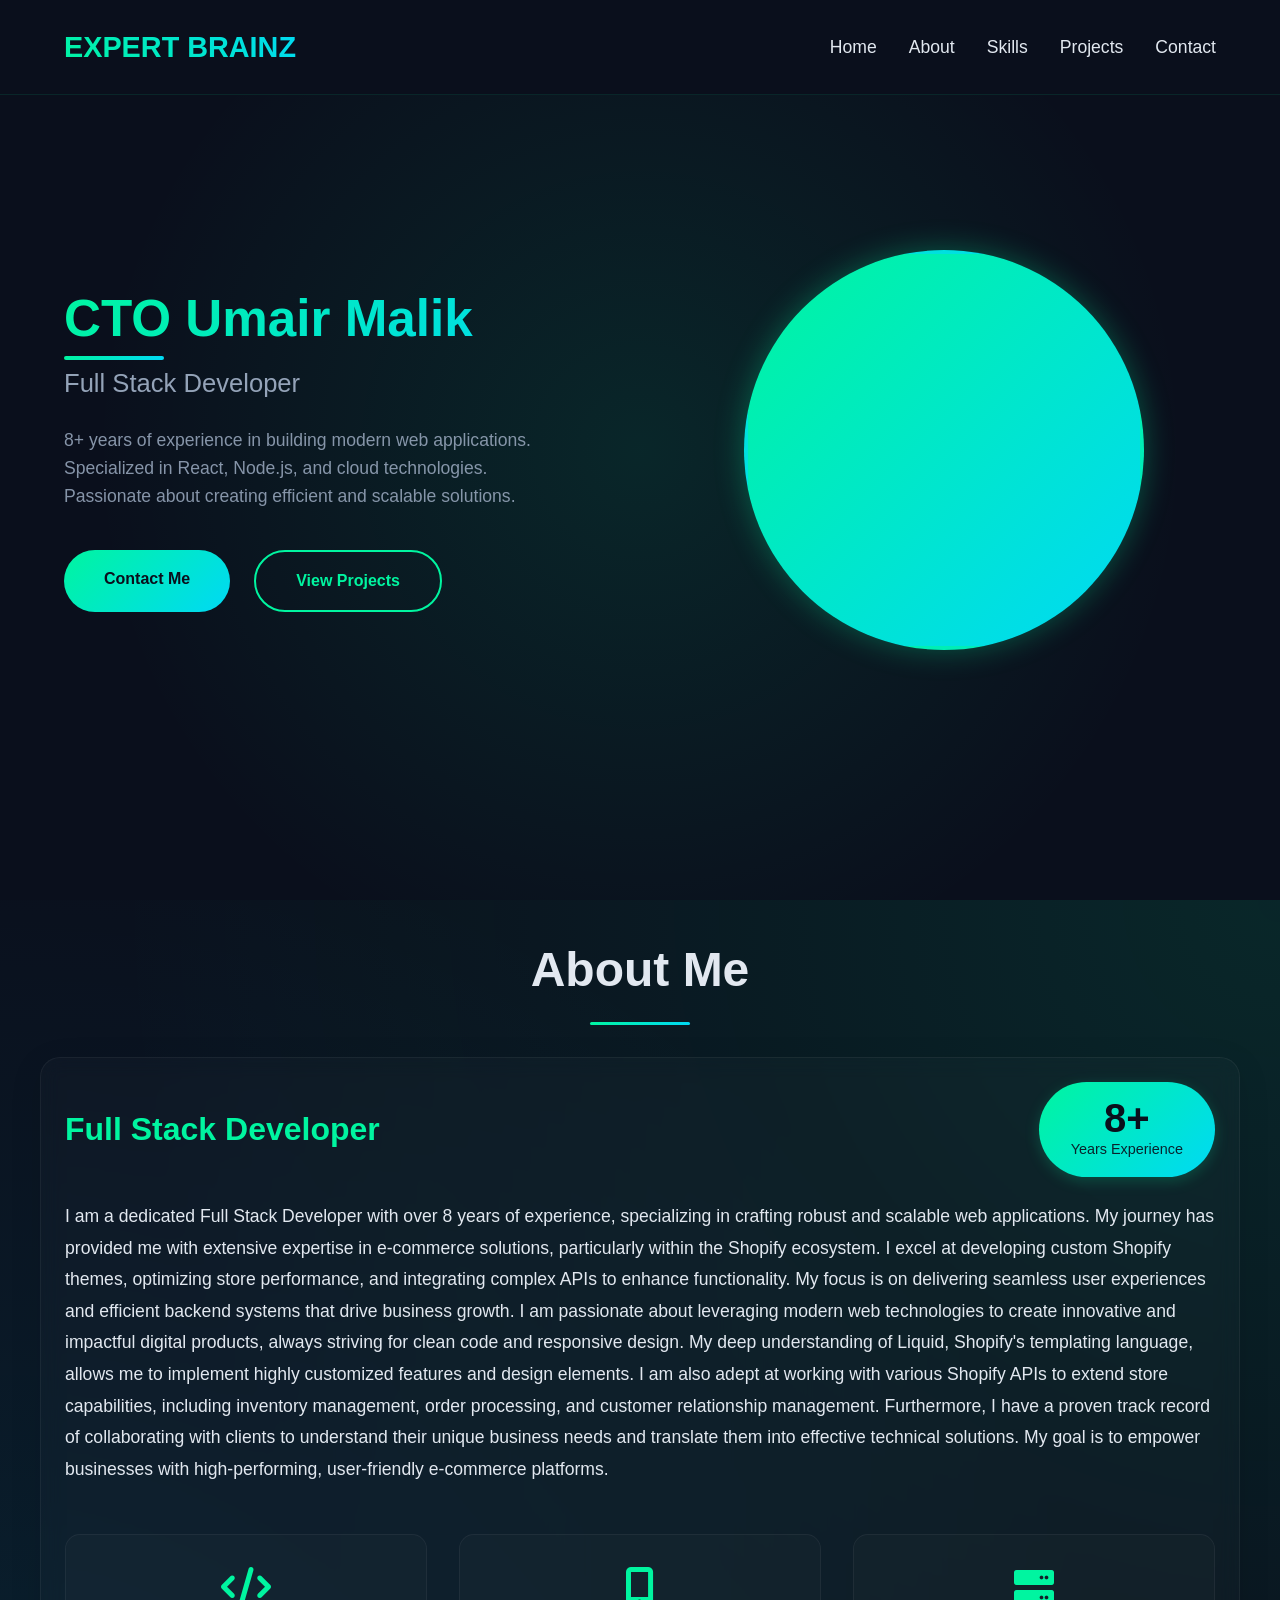
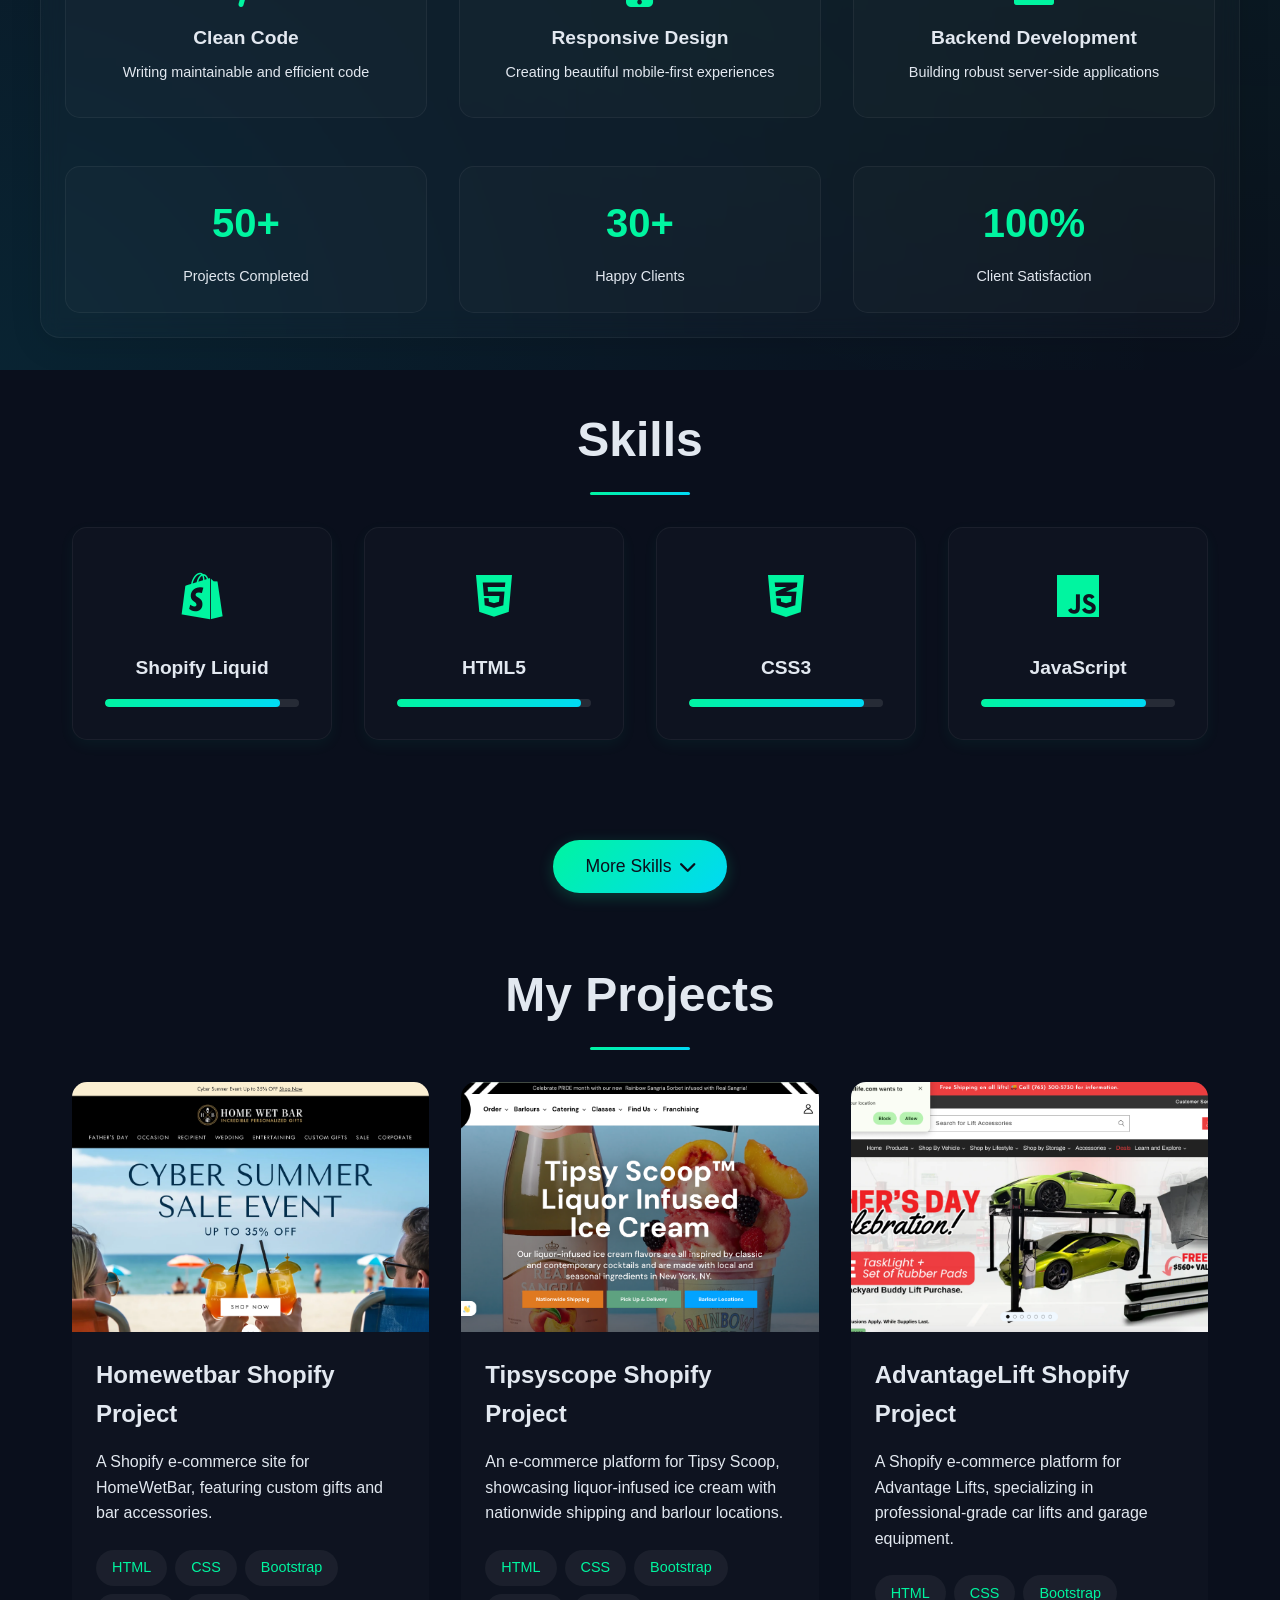
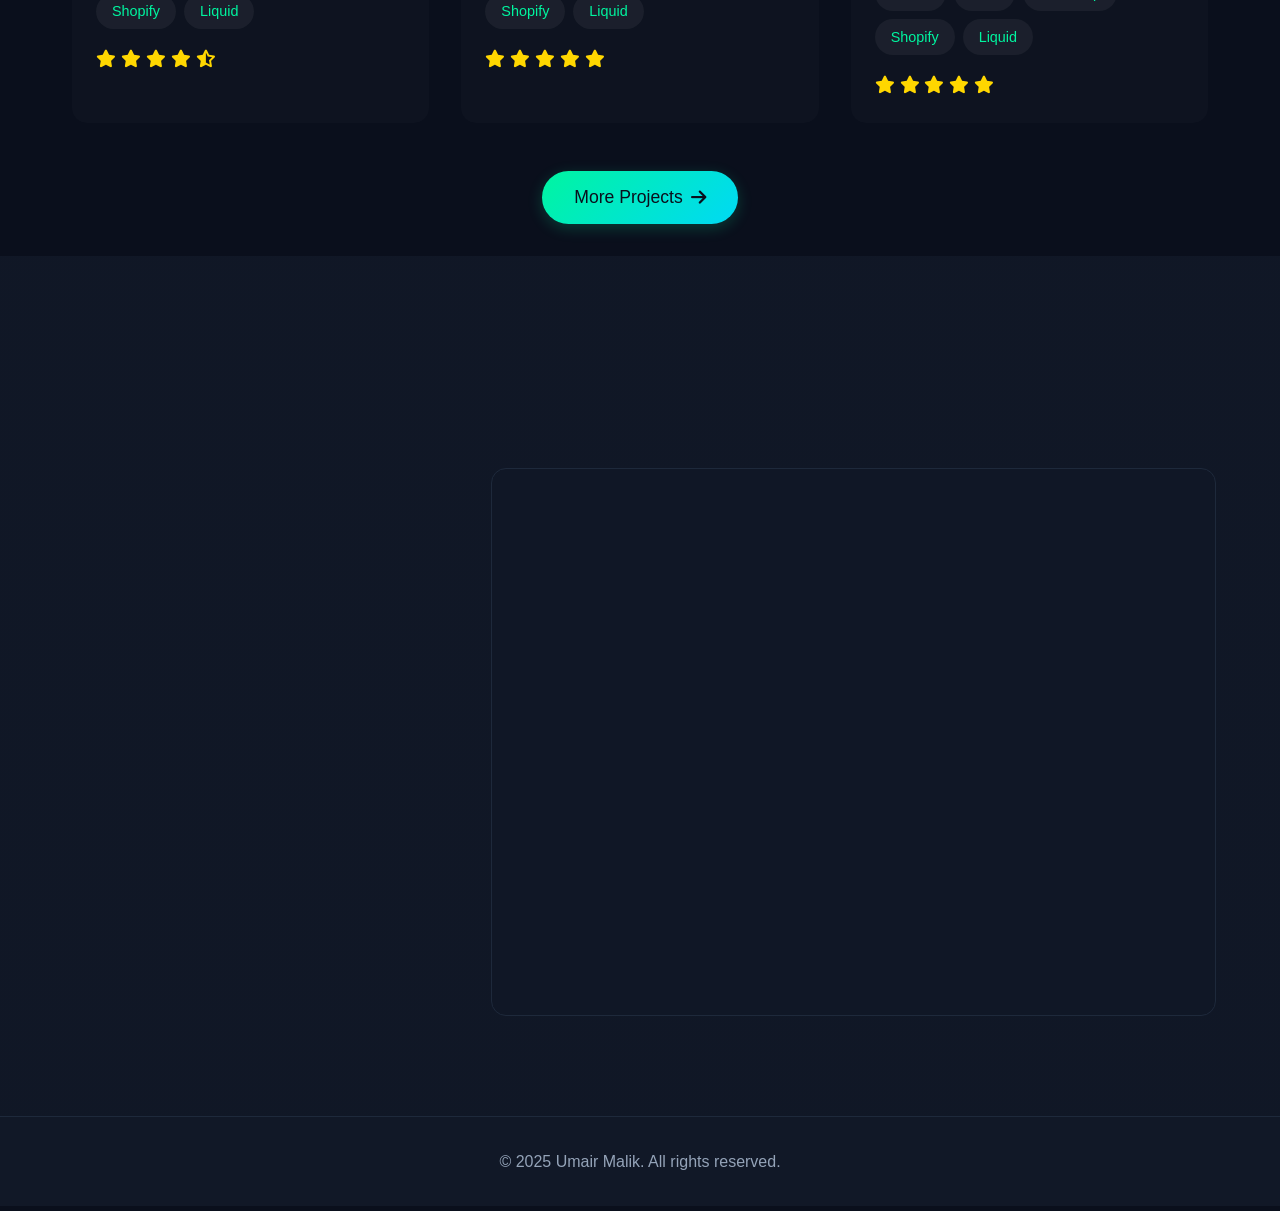
==== commit c79c2489: "Update index.html" ====
--- a/index.html
+++ b/index.html
@@ -455,7 +455,7 @@
                 </div>
                 <div class="contact-item">
                     <i class="fas fa-map-marker-alt"></i>
-                    <p>lAHORE</p>
+                    <p>LAHORE</p>
                 </div>
                 <div class="social-links">
                     <a href="#"><i class="fab fa-github"></i></a>
@@ -486,7 +486,7 @@
 
                 <!-- Optional Settings -->
                 <input type="hidden" name="_captcha" value="false">
-                <input type="hidden" name="_next" value="https://u394.github.io/umairmalik.profile.github.io/thankyou.html">
+                <input type="hidden" name="_next" value="https://u394.github.io/umairmalik.profile/thankyou.html">
 
                 <button type="submit" class="btn btn-primary btn-block" data-aos="fade-up" data-aos-delay="800">
                     <span>Send Message</span>
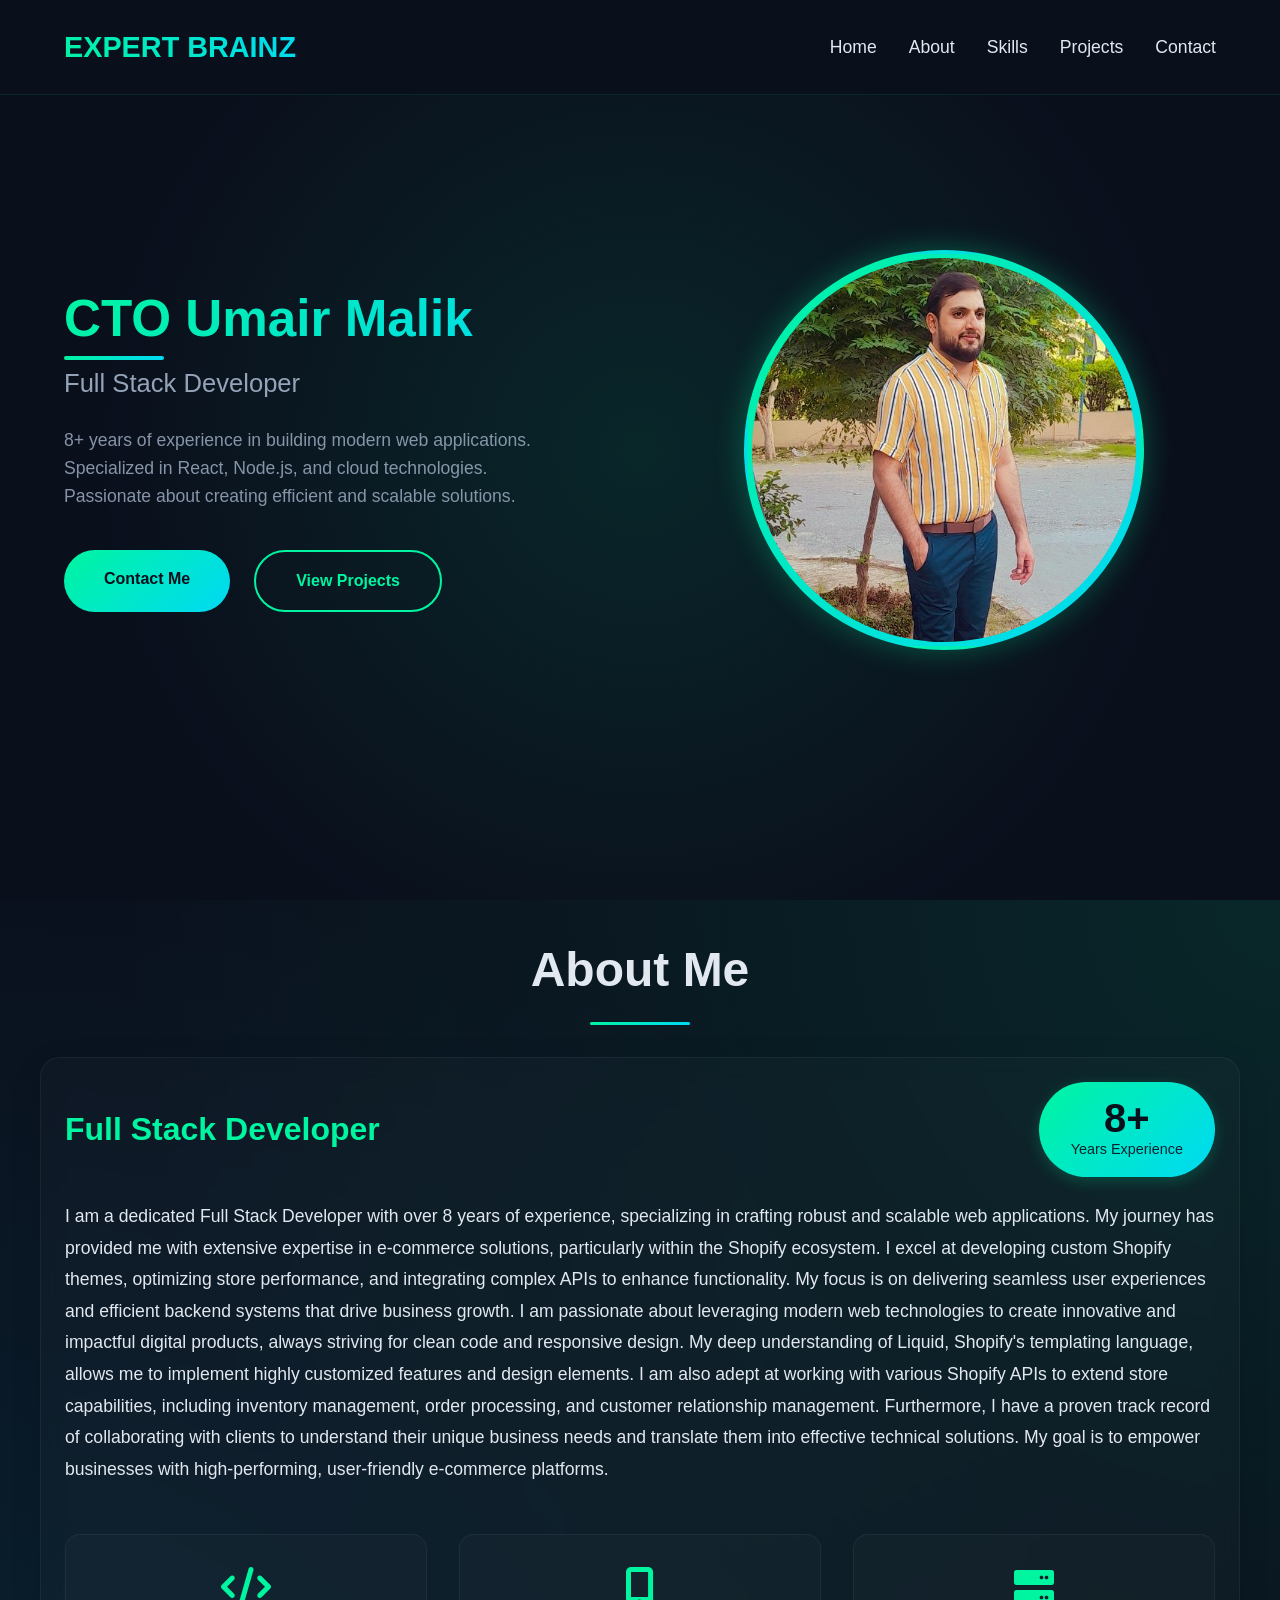
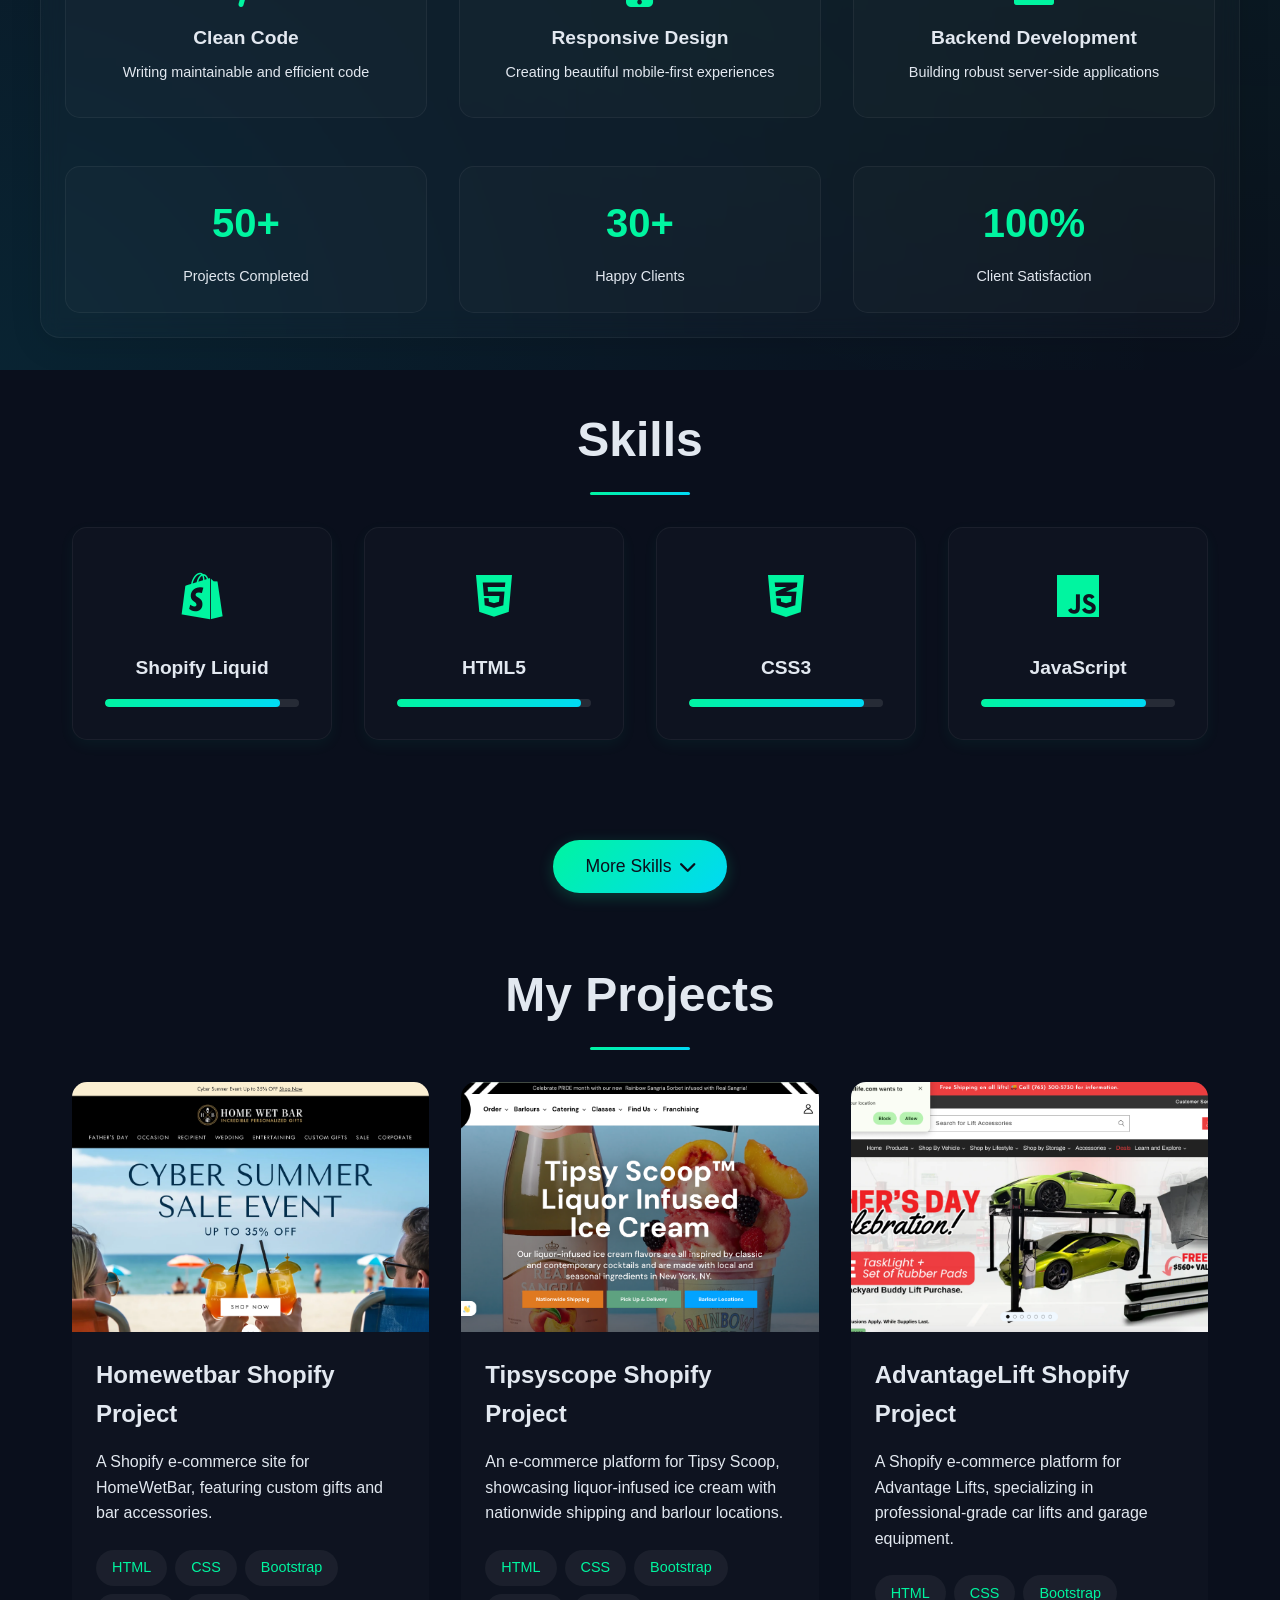
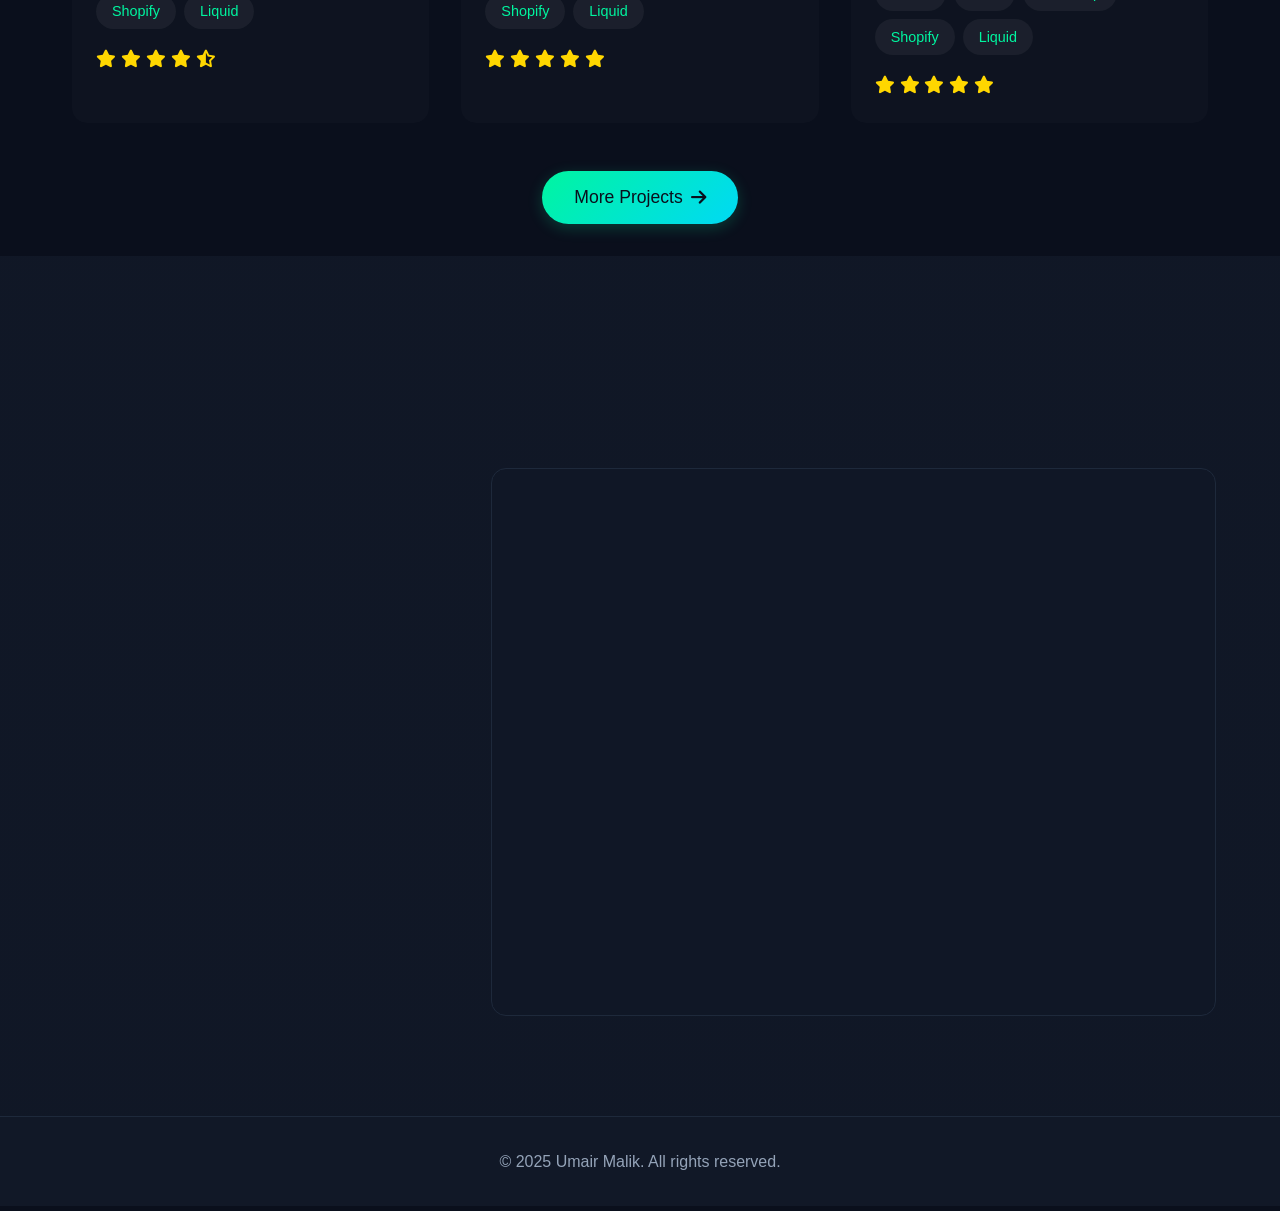
==== commit b3a05440: "Update index.html" ====
--- a/index.html
+++ b/index.html
@@ -41,7 +41,7 @@
         </div>
         <div class="hero-image-container" data-aos="fade-left">
             <div class="profile-image">
-                <img src="https://images.unsplash.com/photo-1507003211169-0a1dd7228f2d?w=400&h=400&fit=crop" alt="Umair Malik">
+                <img src="Images/file(1).enc" alt="Umair Malik">
             </div>
         </div>
     </section>
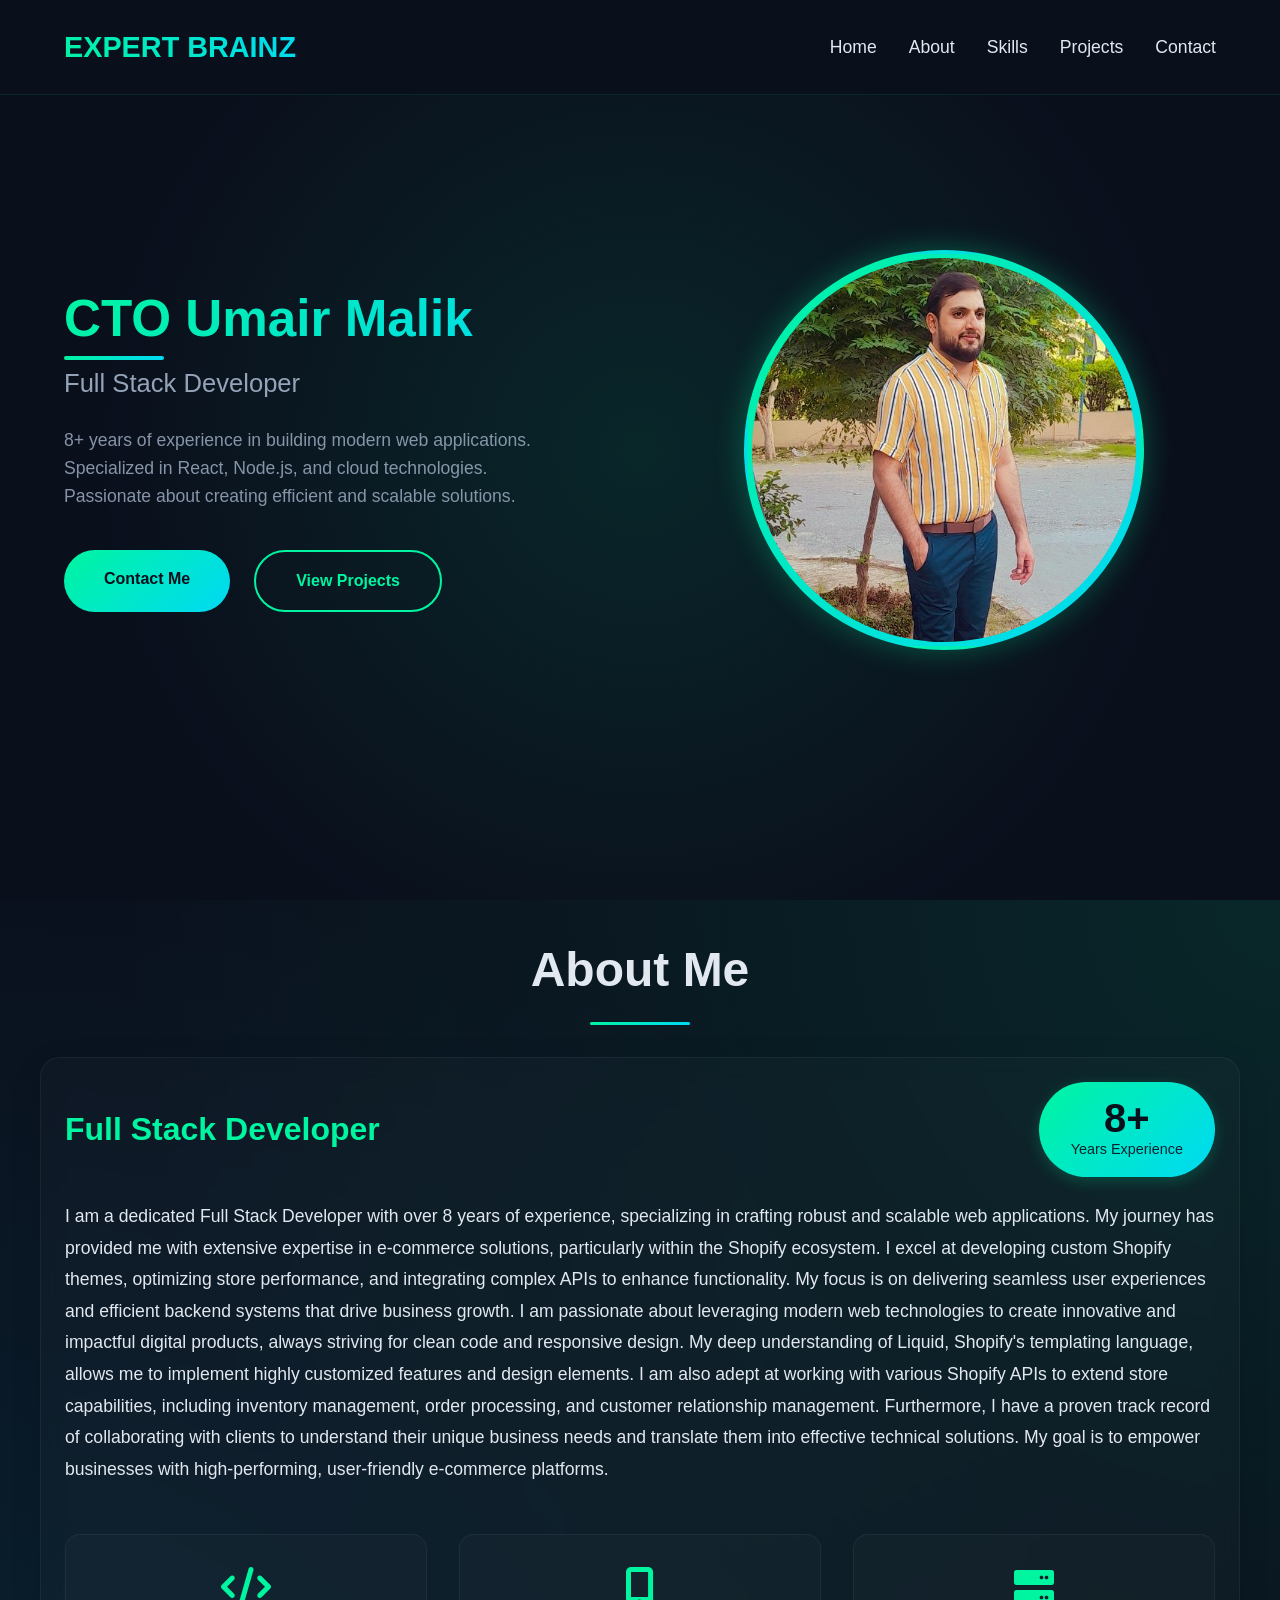
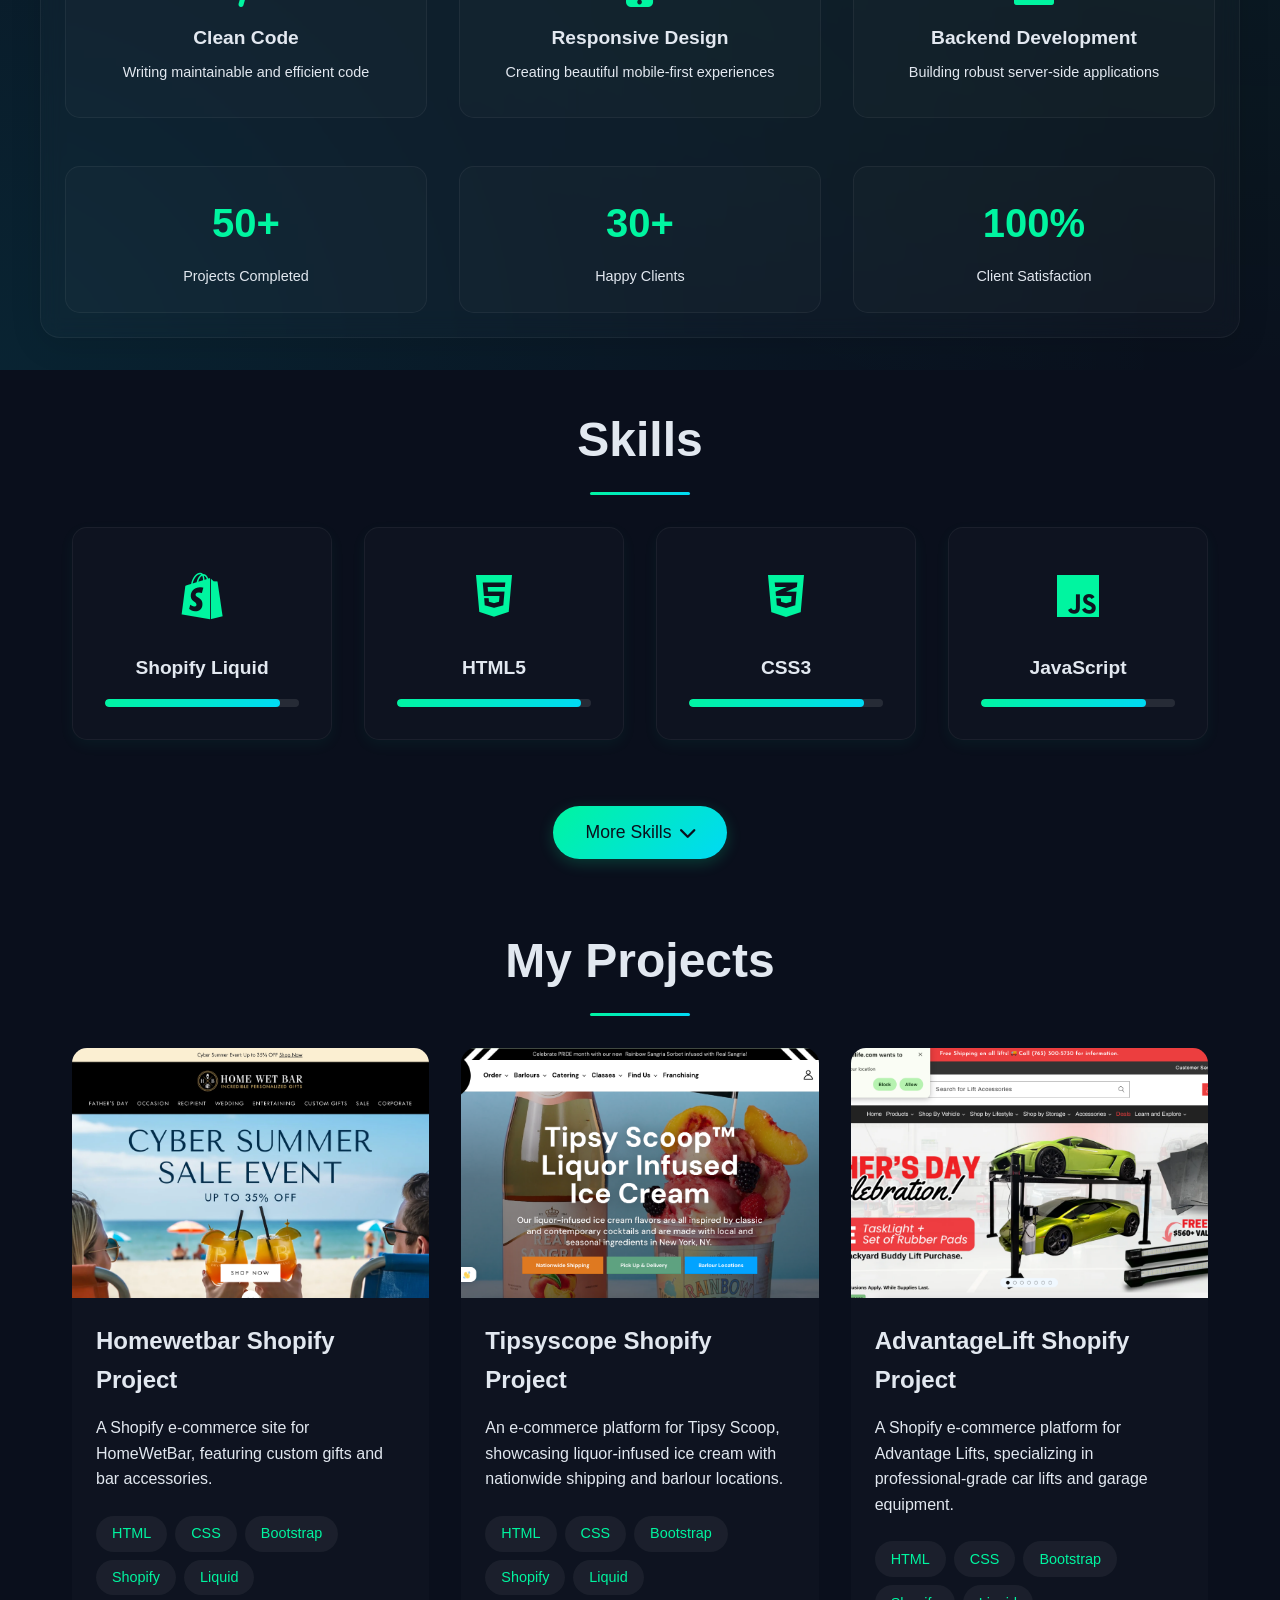
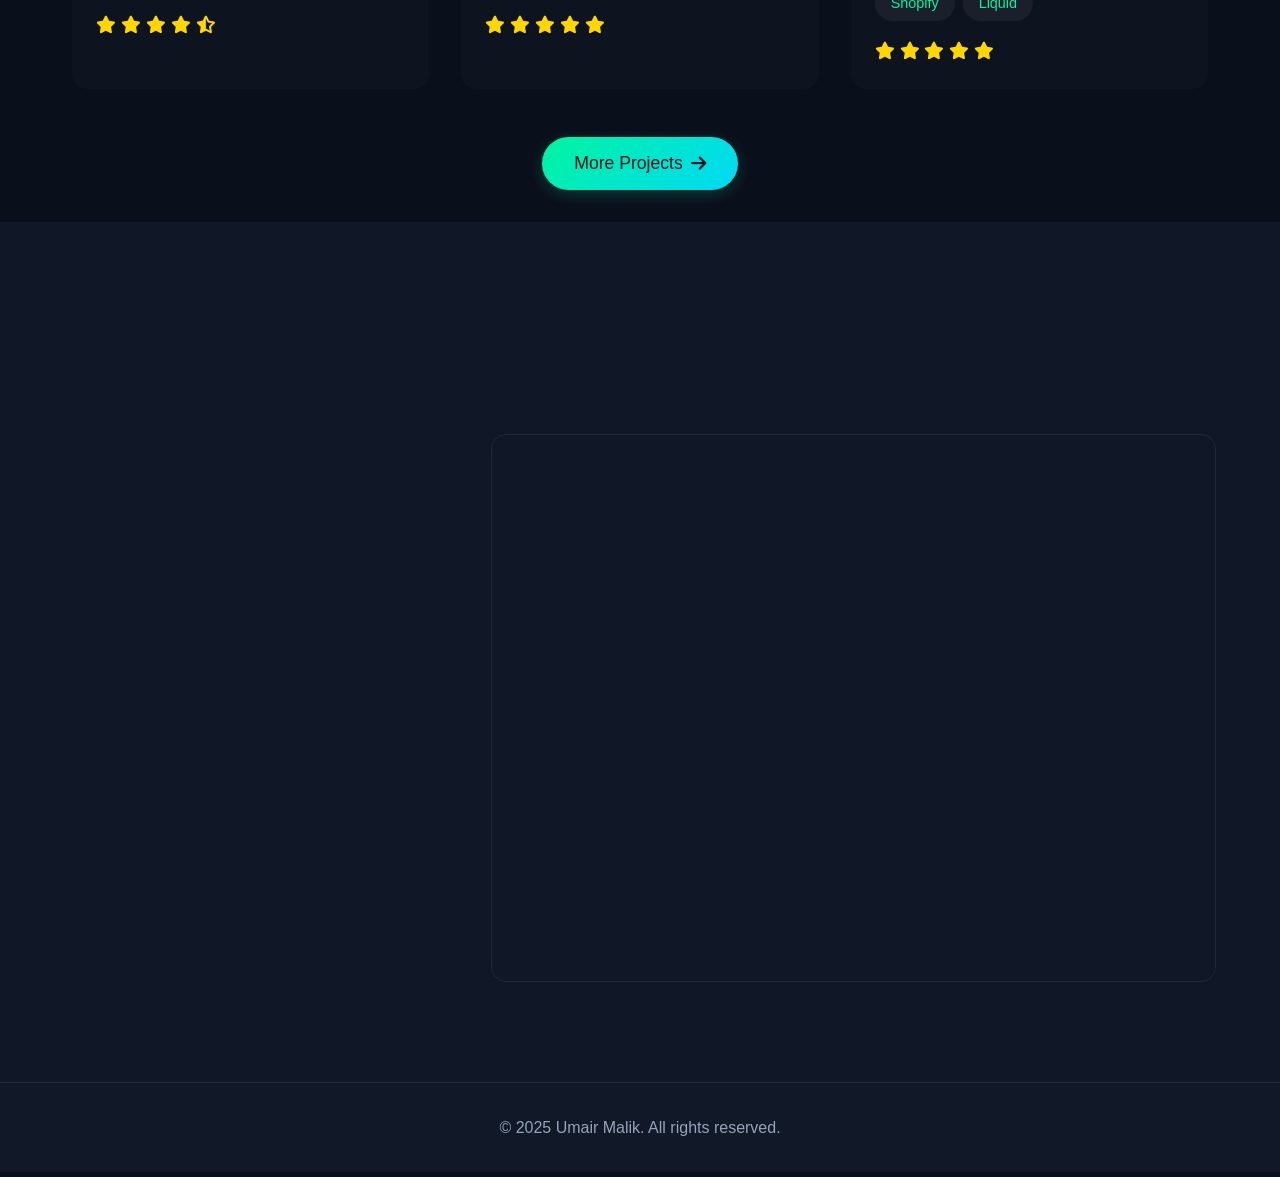
==== commit 42fa45ab: "Update index.html" ====
--- a/index.html
+++ b/index.html
@@ -153,38 +153,11 @@
                     </div>
                 </div>
                 <!-- Hidden Skills -->
-                <div class="skill-card hidden-skill" data-aos="fade-up" data-aos-delay="500">
-                    <div class="skill-icon">
-                        <i class="fab fa-node-js"></i>
-                    </div>
-                    <h3>Node.js</h3>
-                    <div class="progress-bar">
-                        <div class="progress" data-progress="85%"></div>
-                    </div>
-                </div>
-                <div class="skill-card hidden-skill" data-aos="fade-up" data-aos-delay="600">
-                    <div class="skill-icon">
-                        <i class="fab fa-python"></i>
-                    </div>
-                    <h3>Python</h3>
-                    <div class="progress-bar">
-                        <div class="progress" data-progress="75%"></div>
-                    </div>
-                </div>
-                <div class="skill-card hidden-skill" data-aos="fade-up" data-aos-delay="700">
-                    <div class="skill-icon">
-                        <i class="fas fa-database"></i>
-                    </div>
-                    <h3>MongoDB</h3>
-                    <div class="progress-bar">
-                        <div class="progress" data-progress="80%"></div>
-                    </div>
-                </div>
                 <div class="skill-card hidden-skill" data-aos="fade-up" data-aos-delay="800">
                     <div class="skill-icon">
                         <i class="fab fa-aws"></i>
                     </div>
-                    <h3>AWS</h3>
+                    <h3>React</h3>
                     <div class="progress-bar">
                         <div class="progress" data-progress="70%"></div>
                     </div>
@@ -193,7 +166,7 @@
                     <div class="skill-icon">
                         <i class="fab fa-docker"></i>
                     </div>
-                    <h3>Docker</h3>
+                    <h3>Php Laravel</h3>
                     <div class="progress-bar">
                         <div class="progress" data-progress="75%"></div>
                     </div>
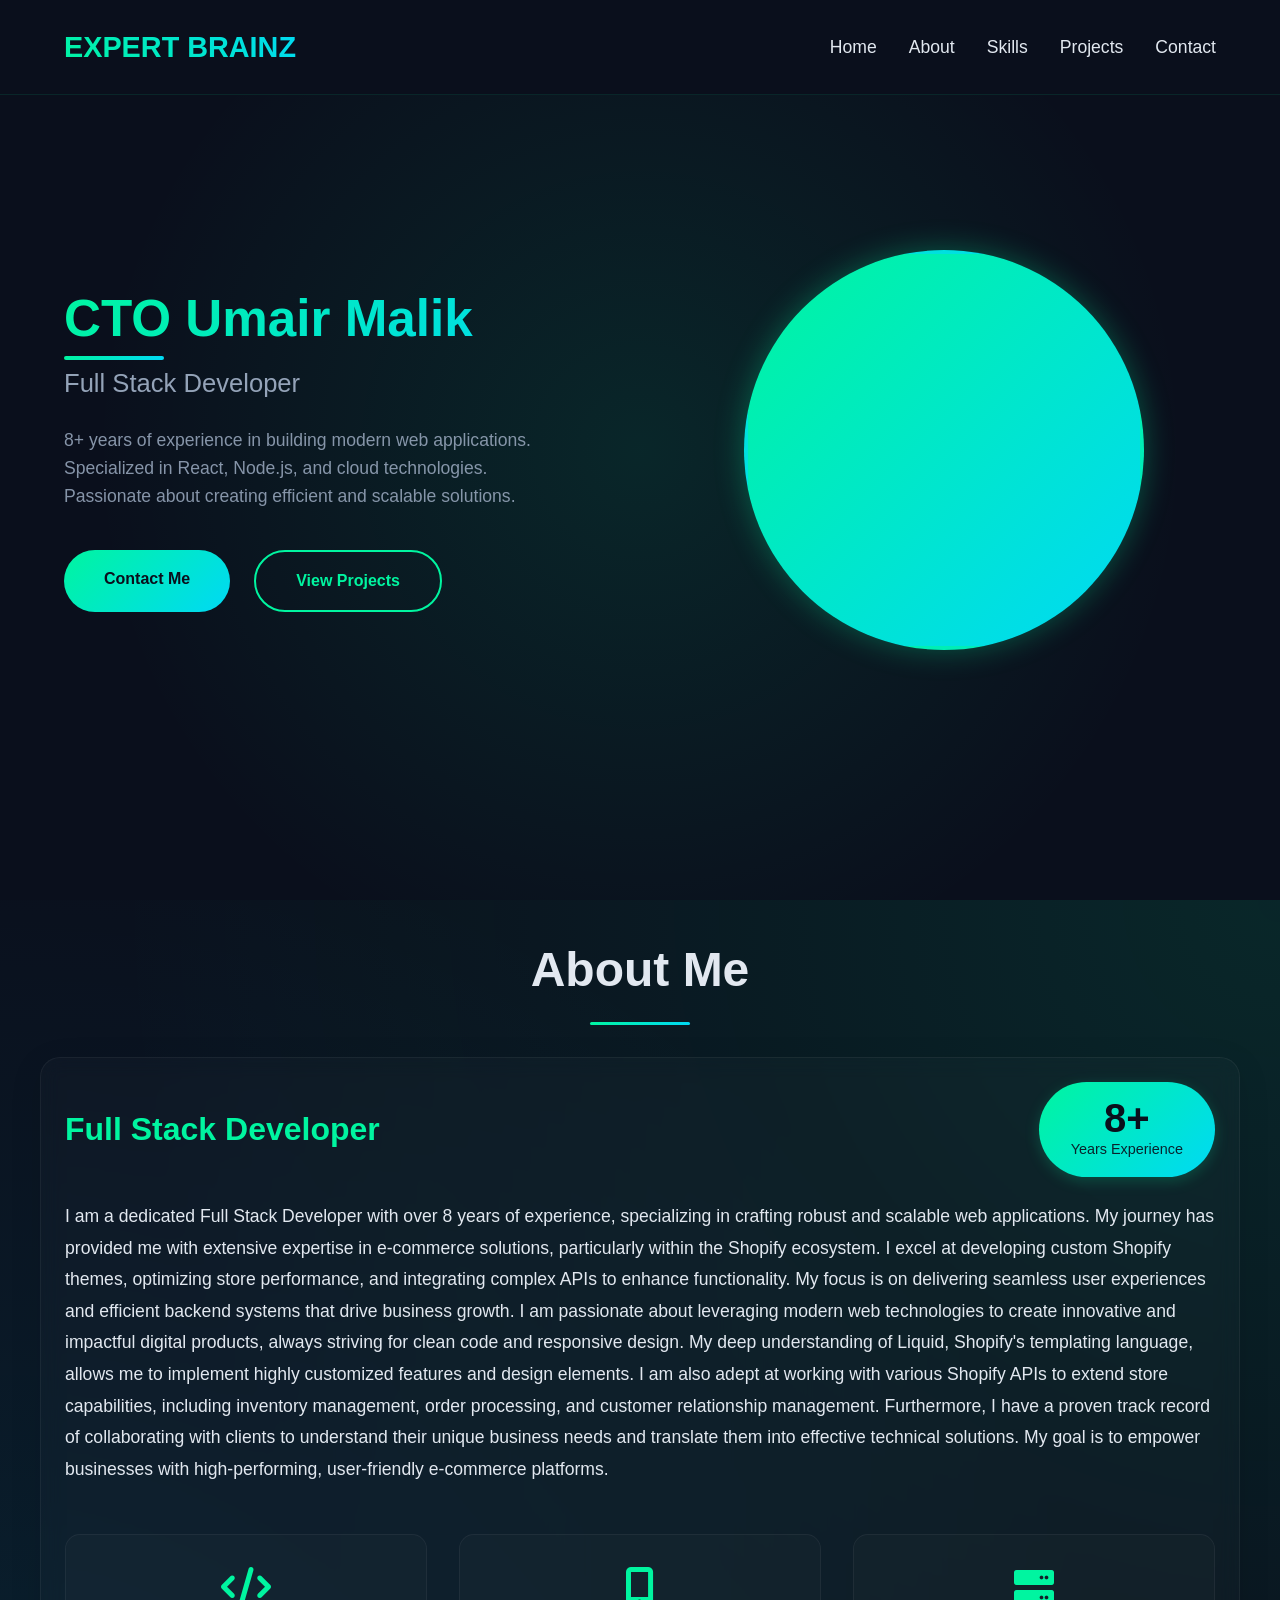
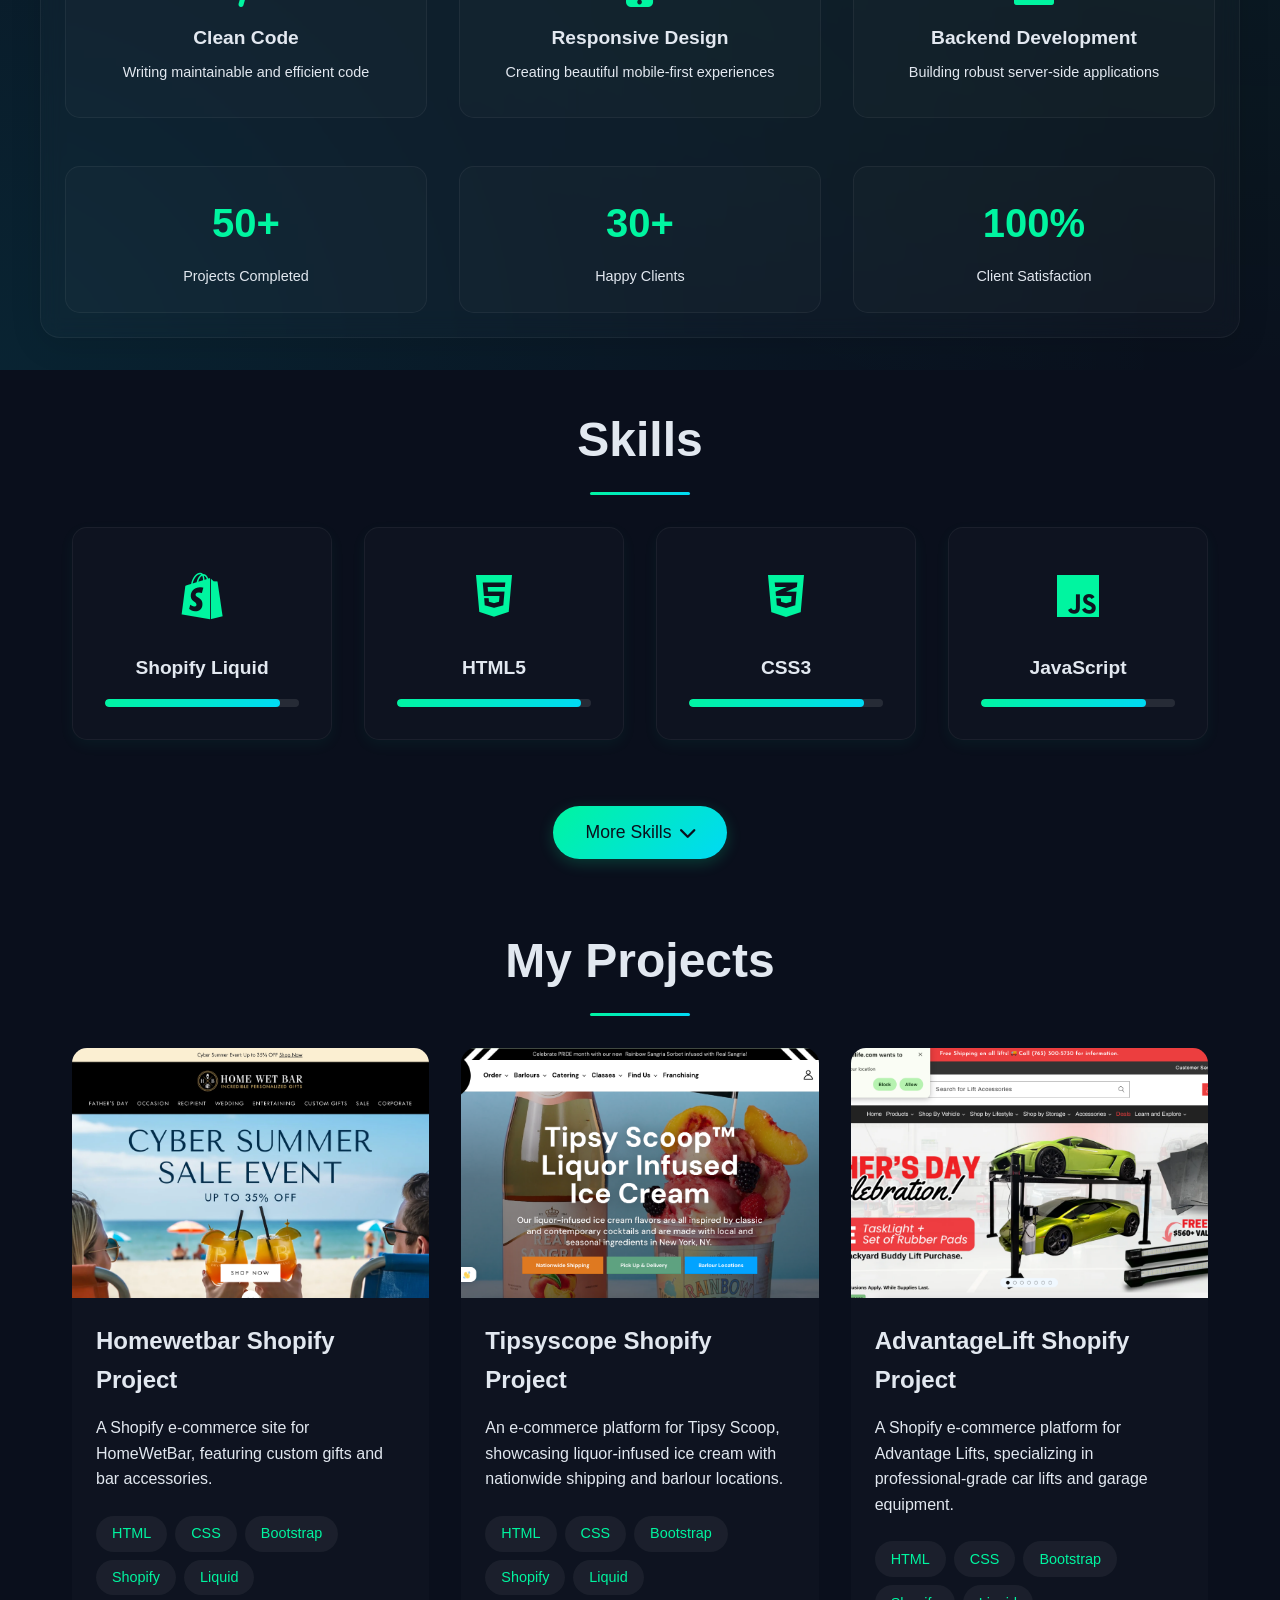
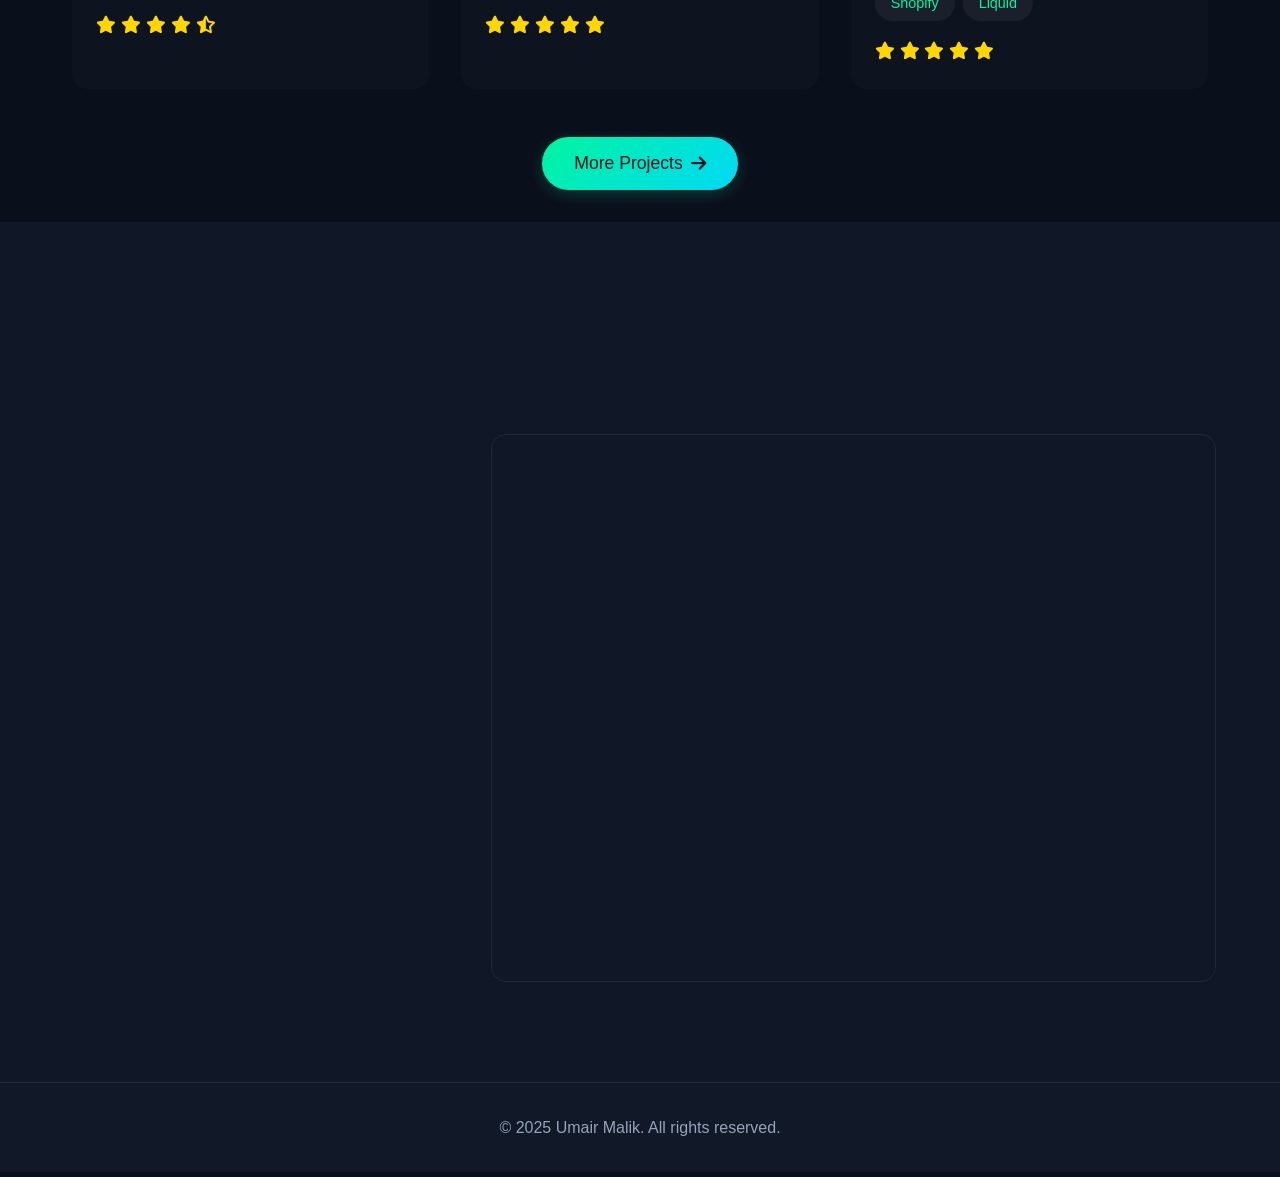
==== commit 3e4d8386: "Update index.html" ====
--- a/index.html
+++ b/index.html
@@ -41,7 +41,7 @@
         </div>
         <div class="hero-image-container" data-aos="fade-left">
             <div class="profile-image">
-                <img src="Images/file(1).enc" alt="Umair Malik">
+<!--                 <img src="Images/file(1).enc" alt="Umair Malik"> -->
             </div>
         </div>
     </section>
@@ -155,9 +155,9 @@
                 <!-- Hidden Skills -->
                 <div class="skill-card hidden-skill" data-aos="fade-up" data-aos-delay="800">
                     <div class="skill-icon">
-                        <i class="fab fa-aws"></i>
-                    </div>
-                    <h3>React</h3>
+                        <i class="fab fa-bootstrap"></i>
+                    </div>
+                    <h3>Bootstrap</h3>
                     <div class="progress-bar">
                         <div class="progress" data-progress="70%"></div>
                     </div>
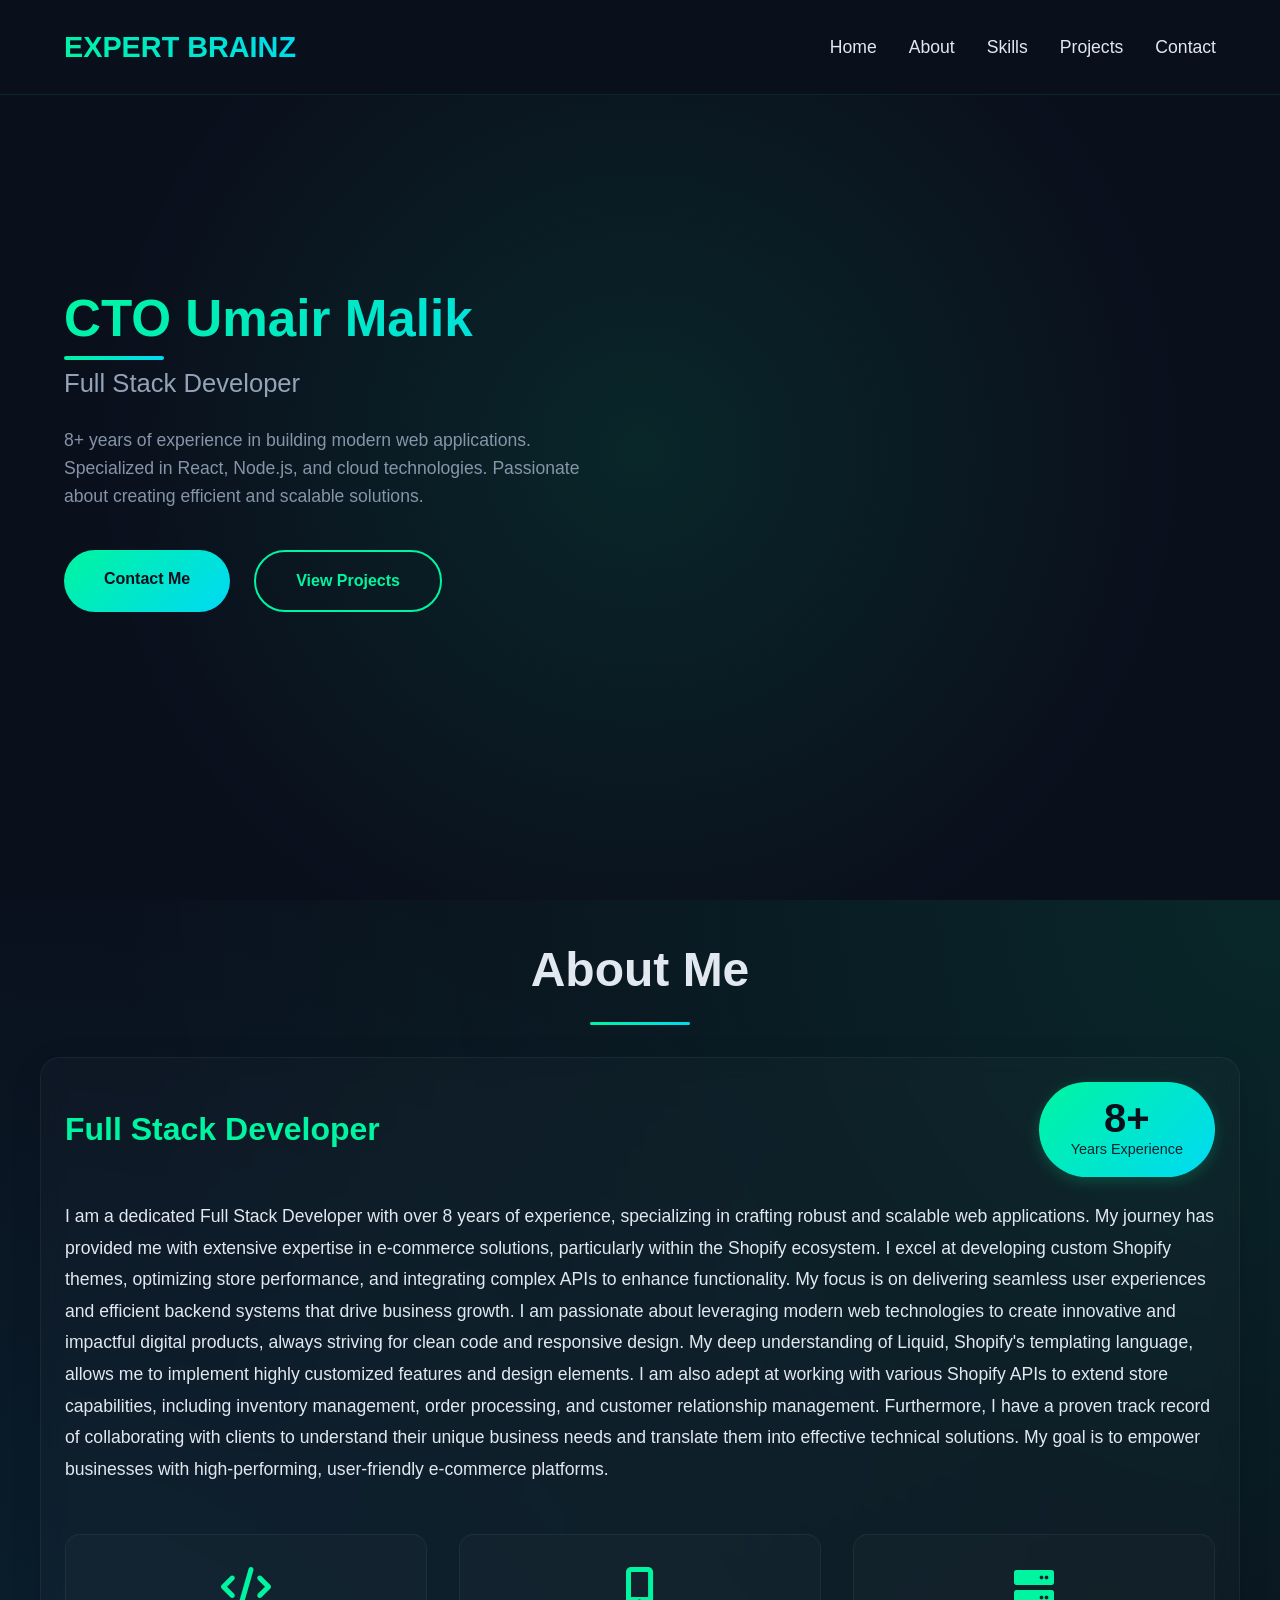
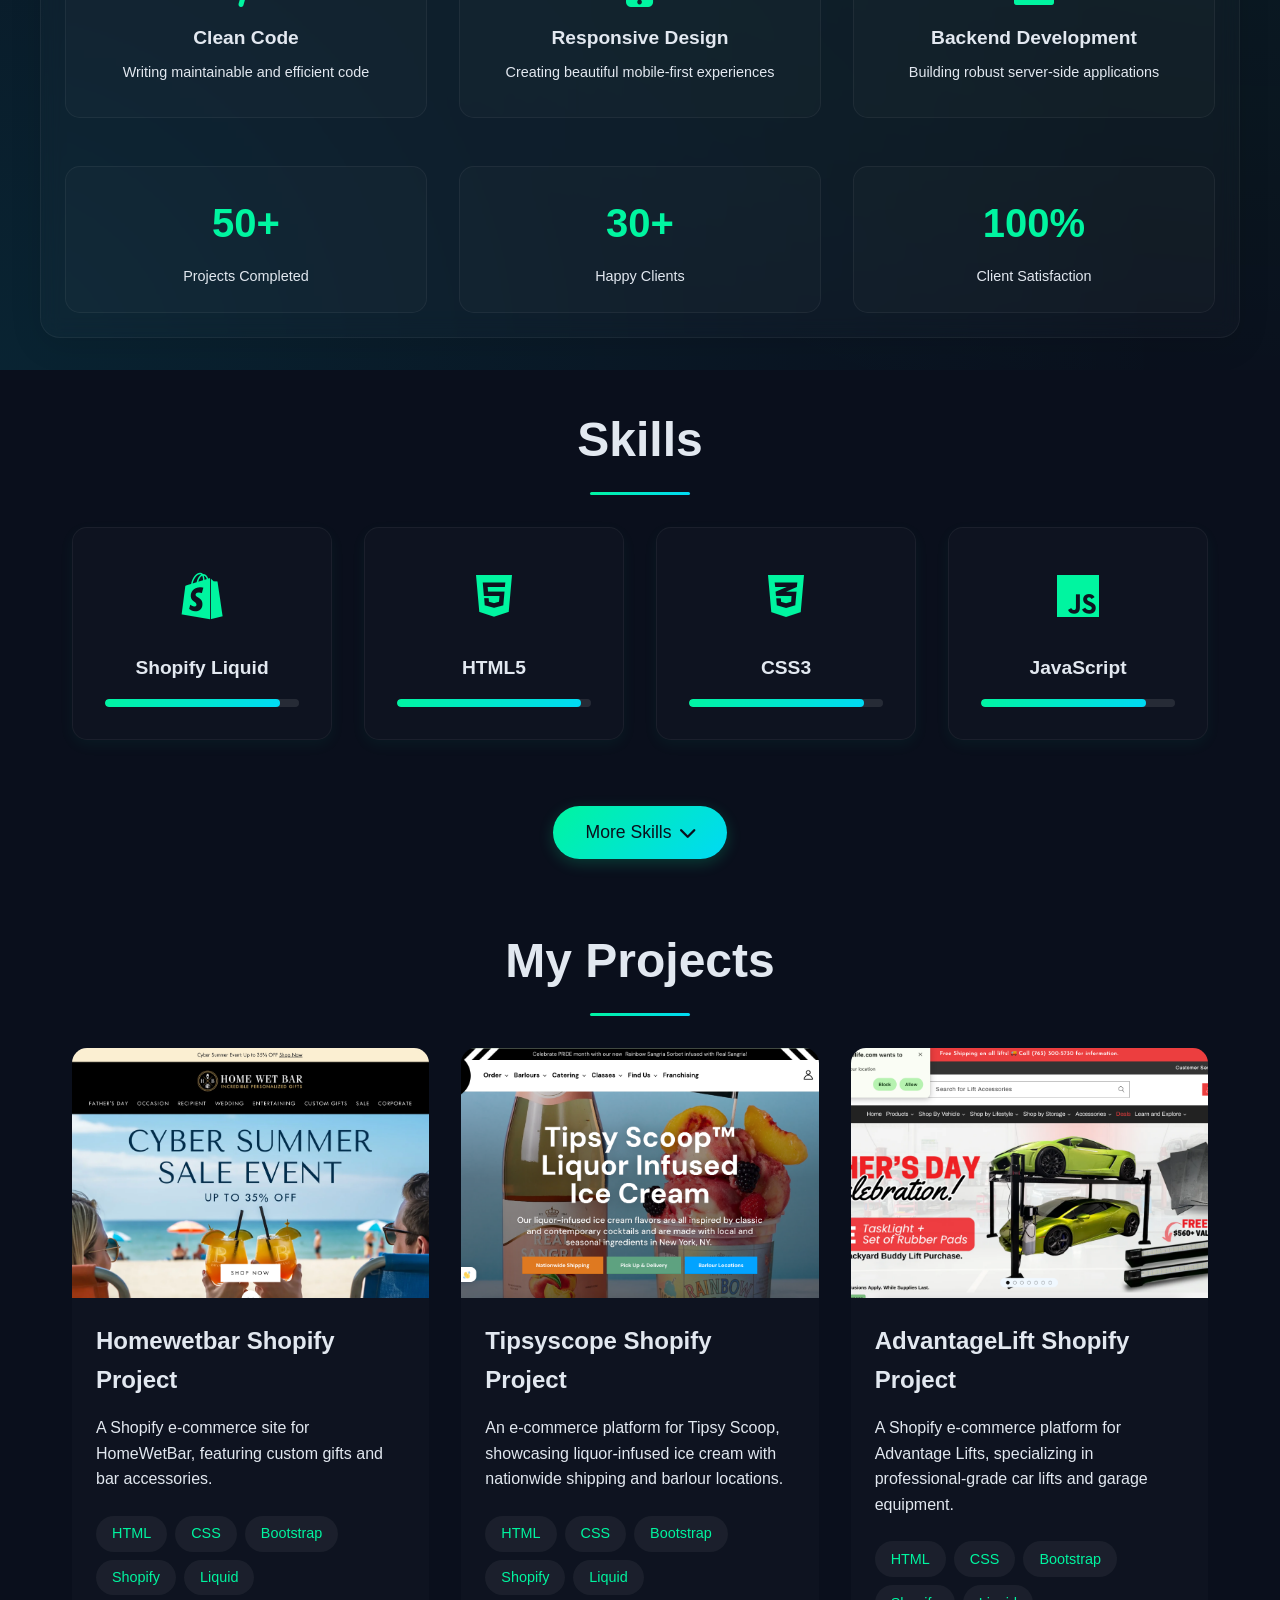
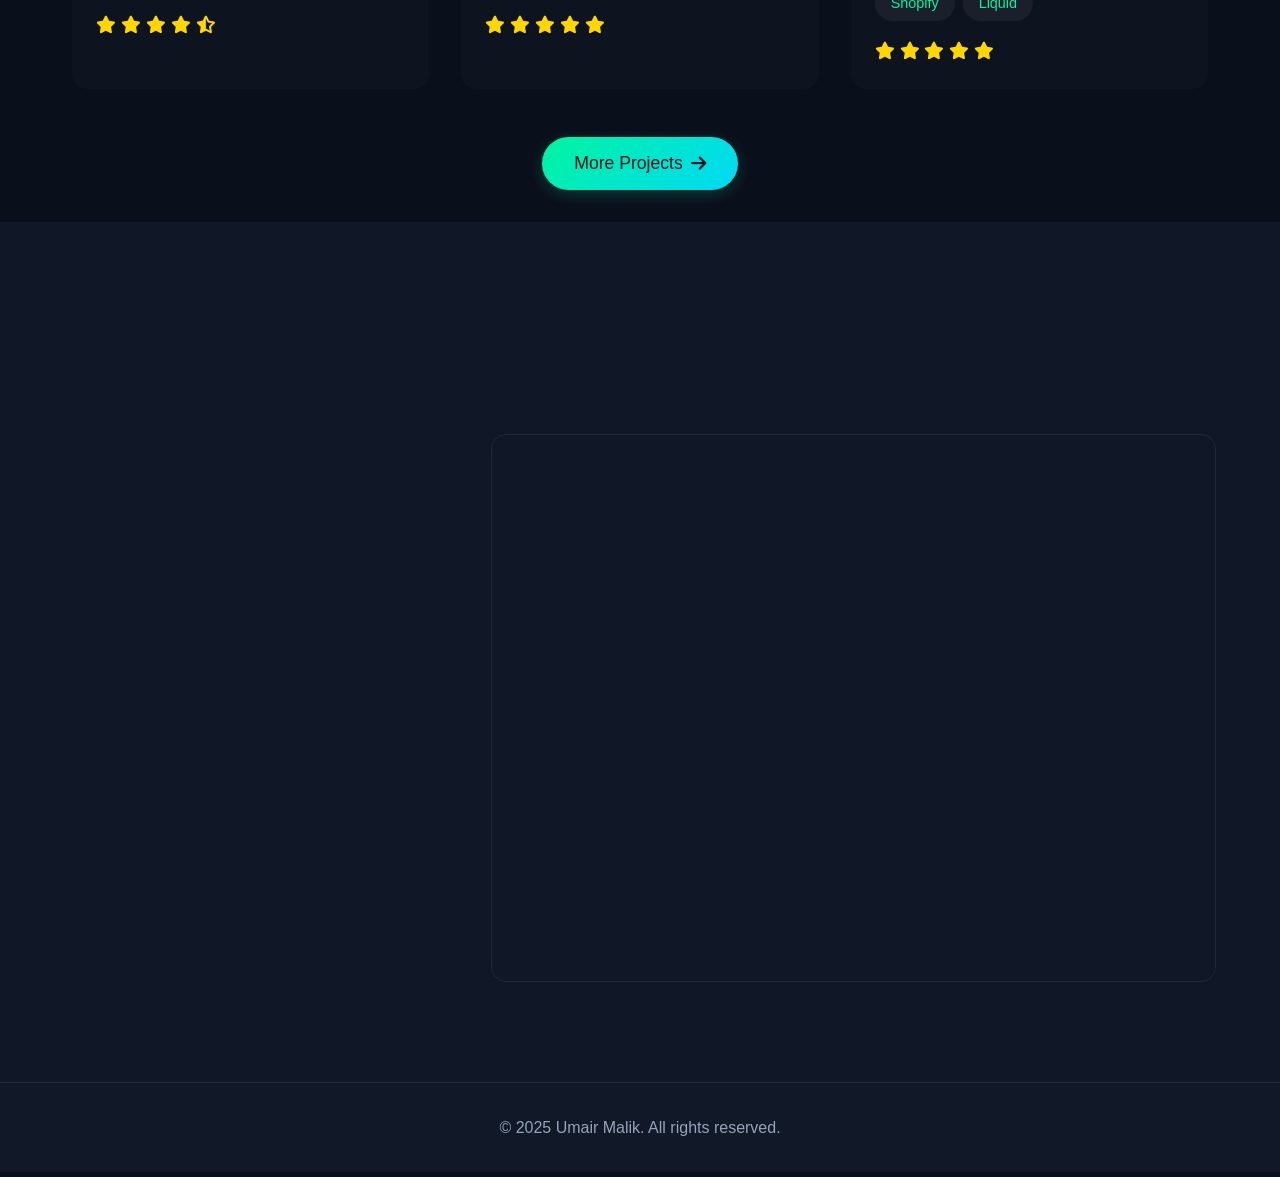
==== commit f2bfdbc0: "Update index.html" ====
--- a/index.html
+++ b/index.html
@@ -39,11 +39,11 @@
                 <a href="#projects" class="btn secondary-btn">View Projects</a>
             </div>
         </div>
-        <div class="hero-image-container" data-aos="fade-left">
+<!--         <div class="hero-image-container" data-aos="fade-left">
             <div class="profile-image">
-<!--                 <img src="Images/file(1).enc" alt="Umair Malik"> -->
-            </div>
-        </div>
+                <img src="Images/file(1).enc" alt="Umair Malik">
+            </div>
+        </div> -->
     </section>
 
     <!-- About Section -->
